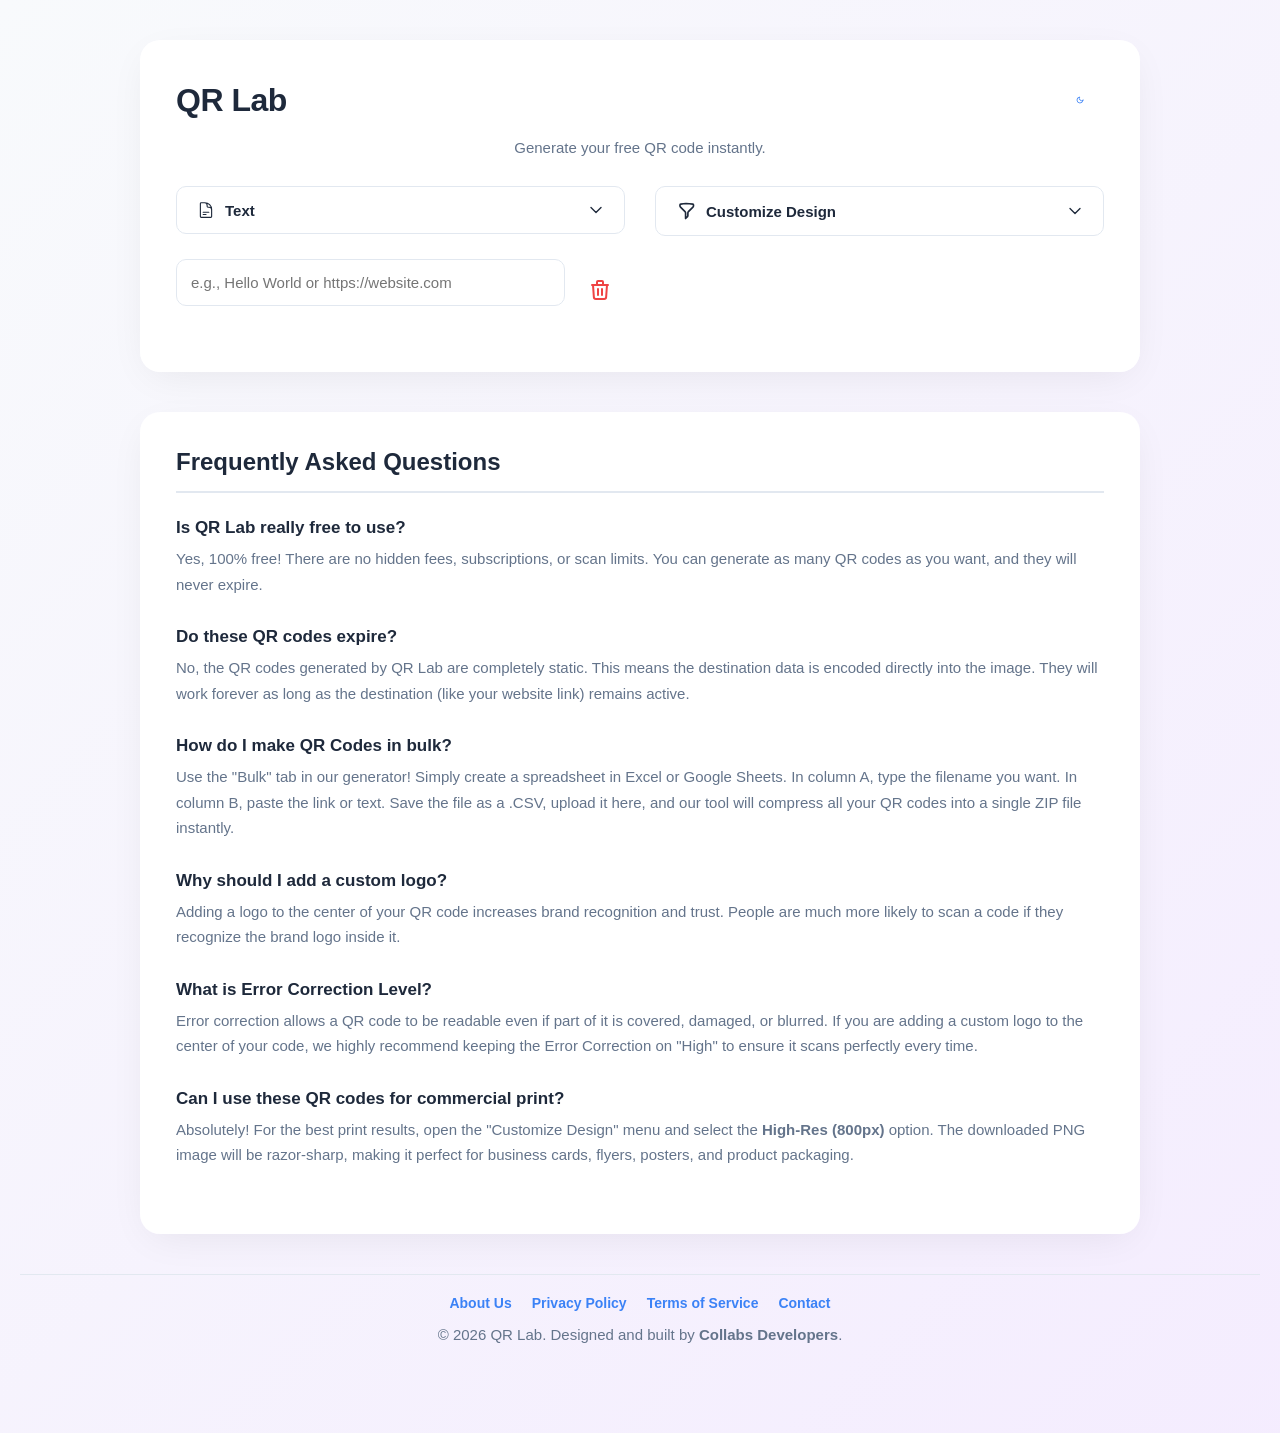
==== index.html @ 041f1987 "Complete UI overhaul: Added Legal pages, About Us, and high-res responsive QR fix" ====
<!DOCTYPE html>
<html lang="en">
<head>
    <meta charset="UTF-8">
    <meta name="viewport" content="width=device-width, initial-scale=1.0">
    <title>QR Lab | Pro Generator</title>
    <link rel="stylesheet" href="style.css">
    <link rel="manifest" href="manifest.json">
    <meta name="theme-color" content="#3498db">
    <link rel="apple-touch-icon" href="icon-192.png">
</head>
<body>

    <div class="container">
        <div class="app-header">
            <h1>QR Lab</h1>
            <button id="theme-toggle" title="Toggle Theme"></button>
        </div>
        
        <p>Generate your free QR code instantly.</p>
        
        <div class="main-grid">
            
            <div class="left-panel">
                
                <div class="custom-dropdown" id="tabDropdown">
                    <div class="dropdown-header" id="dropdownHeader">
                        <div class="header-content">
                            <svg width="18" height="18" fill="none" stroke="currentColor" stroke-width="1.5" viewBox="0 0 24 24"><path stroke-linecap="round" stroke-linejoin="round" d="M19.5 14.25v-2.625a3.375 3.375 0 00-3.375-3.375h-1.5A1.125 1.125 0 0113.5 7.125v-1.5a3.375 3.375 0 00-3.375-3.375H8.25m0 12.75h7.5m-7.5 3H12M10.5 2.25H5.625c-.621 0-1.125.504-1.125 1.125v17.25c0 .621.504 1.125 1.125 1.125h12.75c.621 0 1.125-.504 1.125-1.125V11.25a9 9 0 00-9-9z"></path></svg>
                            Text
                        </div>
                        <svg class="chevron" width="16" height="16" fill="none" stroke="currentColor" stroke-width="2" viewBox="0 0 24 24"><path stroke-linecap="round" stroke-linejoin="round" d="M19.5 8.25l-7.5 7.5-7.5-7.5"></path></svg>
                    </div>

                    <div class="dropdown-options">
                        <button class="tab-btn active" data-target="tab-link">
                            <svg width="18" height="18" fill="none" stroke="currentColor" stroke-width="1.5" viewBox="0 0 24 24"><path stroke-linecap="round" stroke-linejoin="round" d="M19.5 14.25v-2.625a3.375 3.375 0 00-3.375-3.375h-1.5A1.125 1.125 0 0113.5 7.125v-1.5a3.375 3.375 0 00-3.375-3.375H8.25m0 12.75h7.5m-7.5 3H12M10.5 2.25H5.625c-.621 0-1.125.504-1.125 1.125v17.25c0 .621.504 1.125 1.125 1.125h12.75c.621 0 1.125-.504 1.125-1.125V11.25a9 9 0 00-9-9z"></path></svg>
                            Text
                        </button>
                        <button class="tab-btn" data-target="tab-wifi">
                            <svg width="18" height="18" fill="none" stroke="currentColor" stroke-width="1.5" viewBox="0 0 24 24"><path stroke-linecap="round" stroke-linejoin="round" d="M8.111 16.404a5.5 5.5 0 017.778 0M12 20h.01m-7.08-7.071c3.904-3.905 10.236-3.905 14.141 0M2.828 9.858c5.06-5.06 13.282-5.06 18.344 0"></path></svg>
                            Wi-Fi
                        </button>
                        <button class="tab-btn" data-target="tab-vcard">
                            <svg width="18" height="18" fill="none" stroke="currentColor" stroke-width="1.5" viewBox="0 0 24 24"><path stroke-linecap="round" stroke-linejoin="round" d="M15 9h3.75M15 12h3.75M15 15h3.75M4.5 19.5h15a2.25 2.25 0 002.25-2.25V6.75A2.25 2.25 0 0019.5 4.5h-15a2.25 2.25 0 00-2.25 2.25v10.5A2.25 2.25 0 004.5 19.5zm6-10.125a1.875 1.875 0 11-3.75 0 1.875 1.875 0 013.75 0zm1.294 6.336a6.721 6.721 0 01-3.17.789 6.721 6.721 0 01-3.168-.789 3.376 3.376 0 016.338 0z"></path></svg>
                            Contact
                        </button>
                        <button class="tab-btn" data-target="tab-email">
                            <svg width="18" height="18" fill="none" stroke="currentColor" stroke-width="1.5" viewBox="0 0 24 24"><path stroke-linecap="round" stroke-linejoin="round" d="M21.75 6.75v10.5a2.25 2.25 0 01-2.25 2.25h-15a2.25 2.25 0 01-2.25-2.25V6.75m19.5 0A2.25 2.25 0 0019.5 4.5h-15a2.25 2.25 0 00-2.25 2.25m19.5 0v.243a2.25 2.25 0 01-1.07 1.916l-7.5 4.615a2.25 2.25 0 01-2.36 0L3.32 8.91a2.25 2.25 0 01-1.07-1.916V6.75"></path></svg>
                            Email
                        </button>
                        <button class="tab-btn" data-target="tab-whatsapp">
                            <svg width="18" height="18" fill="none" stroke="currentColor" stroke-width="1.5" viewBox="0 0 24 24"><path stroke-linecap="round" stroke-linejoin="round" d="M2.002 21c0 0 1.258-4.223 1.543-5.32a9.92 9.92 0 1 1 4.778 4.777c-1.098.285-5.32 1.543-5.32 1.543z"></path></svg>
                            WhatsApp
                        </button>
                        <button class="tab-btn" data-target="tab-bulk">
                            <svg width="18" height="18" fill="none" stroke="currentColor" stroke-width="1.5" viewBox="0 0 24 24"><path stroke-linecap="round" stroke-linejoin="round" d="M20.25 6.375c0 2.278-3.694 4.125-8.25 4.125S3.75 8.653 3.75 6.375m16.5 0c0-2.278-3.694-4.125-8.25-4.125S3.75 4.097 3.75 6.375m16.5 0v11.25c0 2.278-3.694 4.125-8.25 4.125s-8.25-1.847-8.25-4.125V6.375m16.5 0v3.75m-16.5-3.75v3.75m16.5 0v3.75C20.25 16.153 16.556 18 12 18s-8.25-1.847-8.25-4.125v-3.75m16.5 0c0 2.278-3.694 4.125-8.25 4.125s-8.25-1.847-8.25-4.125"></path></svg>
                            Bulk
                        </button>
                    </div>
                </div>

                <div id="tab-link" class="tab-content active">
                    <div class="input-group">
                        <input type="text" id="qr-input" placeholder="e.g., Hello World or https://website.com">
                        <button class="clear-btn" id="clear-link-btn" title="Clear Text">
                            <svg width="24" height="24" fill="none" stroke="currentColor" stroke-width="2" viewBox="0 0 24 24"><path stroke-linecap="round" stroke-linejoin="round" d="M19 7l-.867 12.142A2 2 0 0116.138 21H7.862a2 2 0 01-1.995-1.858L5 7m5 4v6m4-6v6m1-10V4a1 1 0 00-1-1h-4a1 1 0 00-1 1v3M4 7h16"></path></svg>
                        </button>
                    </div>
                </div>

                <div id="tab-wifi" class="tab-content">
                    <input type="text" id="wifi-ssid" placeholder="Network Name (SSID)">
                    <input type="text" id="wifi-pass" placeholder="Password">
                    <div class="input-group">
                        <select id="wifi-type" style="flex-grow: 1;">
                            <option value="WPA">WPA/WPA2 (Most Common)</option>
                            <option value="WEP">WEP</option>
                            <option value="nopass">No Password</option>
                        </select>
                        <button class="clear-btn" id="clear-wifi-btn" title="Clear Inputs">
                            <svg width="24" height="24" fill="none" stroke="currentColor" stroke-width="2" viewBox="0 0 24 24"><path stroke-linecap="round" stroke-linejoin="round" d="M19 7l-.867 12.142A2 2 0 0116.138 21H7.862a2 2 0 01-1.995-1.858L5 7m5 4v6m4-6v6m1-10V4a1 1 0 00-1-1h-4a1 1 0 00-1 1v3M4 7h16"></path></svg>
                        </button>
                    </div>
                    <button id="print-wifi-btn" style="background-color: #9b59b6; margin-top: 5px; display: flex; align-items: center; justify-content: center; gap: 8px; width: 100%;">
                        <svg width="20" height="20" fill="none" stroke="currentColor" stroke-width="2" viewBox="0 0 24 24"><path stroke-linecap="round" stroke-linejoin="round" d="M17 17h2a2 2 0 002-2v-4a2 2 0 00-2-2H5a2 2 0 00-2 2v4a2 2 0 002 2h2m2 4h6a2 2 0 002-2v-4a2 2 0 00-2-2H9a2 2 0 00-2 2v4a2 2 0 002 2zm8-12V5a2 2 0 00-2-2H9a2 2 0 00-2 2v4h10z"></path></svg>
                        Print Wi-Fi Poster
                    </button>
                </div>

                <div id="tab-vcard" class="tab-content">
                    <div class="input-group">
                        <input type="text" id="vc-fname" placeholder="First Name">
                        <input type="text" id="vc-lname" placeholder="Last Name">
                    </div>
                    <input type="text" id="vc-phone" placeholder="Phone Number">
                    <input type="text" id="vc-email" placeholder="Email Address">
                    <div class="input-group">
                        <input type="text" id="vc-company" placeholder="Company (Optional)">
                        <button class="clear-btn" id="clear-vcard-btn" title="Clear Inputs">
                            <svg width="24" height="24" fill="none" stroke="currentColor" stroke-width="2" viewBox="0 0 24 24"><path stroke-linecap="round" stroke-linejoin="round" d="M19 7l-.867 12.142A2 2 0 0116.138 21H7.862a2 2 0 01-1.995-1.858L5 7m5 4v6m4-6v6m1-10V4a1 1 0 00-1-1h-4a1 1 0 00-1 1v3M4 7h16"></path></svg>
                        </button>
                    </div>
                </div>

                <div id="tab-email" class="tab-content">
                    <input type="text" id="email-to" placeholder="To: (e.g., hello@example.com)">
                    <input type="text" id="email-sub" placeholder="Subject">
                    <div class="input-group">
                        <input type="text" id="email-body" placeholder="Message body...">
                        <button class="clear-btn" id="clear-email-btn" title="Clear Inputs">
                            <svg width="24" height="24" fill="none" stroke="currentColor" stroke-width="2" viewBox="0 0 24 24"><path stroke-linecap="round" stroke-linejoin="round" d="M19 7l-.867 12.142A2 2 0 0116.138 21H7.862a2 2 0 01-1.995-1.858L5 7m5 4v6m4-6v6m1-10V4a1 1 0 00-1-1h-4a1 1 0 00-1 1v3M4 7h16"></path></svg>
                        </button>
                    </div>
                </div>

                <div id="tab-whatsapp" class="tab-content">
                    <input type="text" id="wa-phone" placeholder="Phone with Country Code (e.g., 923001234567)">
                    <div class="input-group">
                        <input type="text" id="wa-msg" placeholder="Pre-filled message...">
                        <button class="clear-btn" id="clear-wa-btn" title="Clear Inputs">
                            <svg width="24" height="24" fill="none" stroke="currentColor" stroke-width="2" viewBox="0 0 24 24"><path stroke-linecap="round" stroke-linejoin="round" d="M19 7l-.867 12.142A2 2 0 0116.138 21H7.862a2 2 0 01-1.995-1.858L5 7m5 4v6m4-6v6m1-10V4a1 1 0 00-1-1h-4a1 1 0 00-1 1v3M4 7h16"></path></svg>
                        </button>
                    </div>
                </div>

                <div id="tab-bulk" class="tab-content">
                    <div style="background: var(--panel-bg); padding: 15px; border-radius: 8px; border: 1px dashed var(--border-color); margin-bottom: 15px;">
                        <p style="margin-top: 0; font-size: 14px; text-align: left;">
                            Create up to 100 QR codes at once. Upload a <b>.csv</b> spreadsheet with two columns:<br>
                            <code style="display:block; margin-top:5px; background:var(--input-bg); padding:5px; border-radius: 4px;">Filename, URL/Text</code>
                        </p>
                        <div style="display: flex; flex-direction: column; gap: 10px; align-items: center;">
                            <label for="csv-input" class="upload-btn" style="background-color: #f39c12; display: flex; align-items: center; justify-content: center; gap: 8px;">
                                <svg width="20" height="20" fill="none" stroke="currentColor" stroke-width="2" viewBox="0 0 24 24"><path stroke-linecap="round" stroke-linejoin="round" d="M9 12h6m-6 4h6m2 5H7a2 2 0 01-2-2V5a2 2 0 012-2h5.586a1 1 0 01.707.293l5.414 5.414a1 1 0 01.293.707V19a2 2 0 01-2 2z"></path></svg>
                                Upload CSV File
                            </label>
                            <input type="file" id="csv-input" accept=".csv" style="display: none;">
                            <span id="csv-file-name" style="font-size: 12px; color: var(--text-secondary);">No file chosen</span>
                            
                            <button id="bulk-generate-btn" style="background-color: #27ae60; display: none; align-items: center; justify-content: center; gap: 8px; width: 100%;">
                                <svg width="20" height="20" fill="none" stroke="currentColor" stroke-width="2" viewBox="0 0 24 24"><path stroke-linecap="round" stroke-linejoin="round" d="M5 8h14M5 8a2 2 0 110-4h14a2 2 0 110 4M5 8v10a2 2 0 002 2h10a2 2 0 002-2V8m-9 4h4"></path></svg>
                                Generate & Download ZIP
                            </button>
                        </div>
                    </div>
                </div>
            </div>

            <div class="right-panel">
                
                <div class="design-dropdown-container" id="designDropdownContainer">
                    <div class="dropdown-header" id="toggle-design-btn">
                        <div class="header-content">
                            <svg width="20" height="20" fill="none" stroke="currentColor" stroke-width="2" viewBox="0 0 24 24">
                                <path stroke-linecap="round" stroke-linejoin="round" d="M12 3c2.755 0 5.455.232 8.083.678.533.09.917.556.917 1.096v1.044a2.25 2.25 0 01-.659 1.591l-5.432 5.432a2.25 2.25 0 00-.659 1.591v2.927a2.25 2.25 0 01-1.244 2.013L11.5 21v-6.568a2.25 2.25 0 00-.659-1.591L5.409 7.409A2.25 2.25 0 014.75 5.818V4.774c0-.54.384-1.006.917-1.096A48.32 48.32 0 0112 3z"></path>
                            </svg>
                            Customize Design
                        </div>
                        <svg class="chevron" width="16" height="16" fill="none" stroke="currentColor" stroke-width="2" viewBox="0 0 24 24">
                            <path stroke-linecap="round" stroke-linejoin="round" d="M19.5 8.25l-7.5 7.5-7.5-7.5"></path>
                        </svg>
                    </div>

                    <div id="design-options" class="design-options-panel">
                        <div class="design-grid">
                            <div class="control-group">
                                <label>Shape:</label>
                                <select id="dot-style">
                                    <option value="square">Standard Squares</option>
                                    <option value="dots">Smooth Dots</option>
                                    <option value="rounded">Rounded</option>
                                    <option value="classy">Classy</option>
                                </select>
                            </div>
                            <div class="control-group">
                                <label>Size:</label>
                                <select id="size-select">
                                    <option value="200">Small (200px)</option>
                                    <option value="400" selected>Medium (400px)</option>
                                    <option value="600">Large (600px)</option>
                                    <option value="800">High-Res (800px)</option>
                                </select>
                            </div>
                            <div class="control-group">
                                <label>QR Color:</label>
                                <input type="color" id="fg-color" value="#000000">
                            </div>
                            <div class="control-group">
                                <label>Background:</label>
                                <input type="color" id="bg-color" value="#ffffff">
                            </div>
                            
                            <div class="control-group" style="grid-column: span 2;">
                                <label>Error Correction (Higher = Better for Logos):</label>
                                <select id="error-correction">
                                    <option value="L">Low (7% Damage Allowed)</option>
                                    <option value="M">Medium (15% Damage Allowed)</option>
                                    <option value="Q">Quartile (25% Damage Allowed)</option>
                                    <option value="H" selected>High (30% Damage Allowed - Best for Logos)</option>
                                </select>
                            </div>
                        </div>

                        <div class="logo-upload-area">
                            <label for="logo-input" class="upload-btn" style="display: flex; align-items: center; justify-content: center; gap: 8px;">
                                <svg width="20" height="20" fill="none" stroke="currentColor" stroke-width="2" viewBox="0 0 24 24"><path stroke-linecap="round" stroke-linejoin="round" d="M4 16v1a3 3 0 003 3h10a3 3 0 003-3v-1m-4-8l-4-4m0 0L8 8m4-4v12"></path></svg>
                                Upload Custom Logo
                            </label>
                            <input type="file" id="logo-input" accept="image/png, image/jpeg" style="display: none;">
                            <button id="remove-logo-btn" class="clear-btn" style="display: none; padding: 0 16px; width: auto;">Remove Logo</button>
                        </div>
                    </div>
                </div>
                
                <div class="qr-wrapper" id="qr-wrapper-container">
                    <div id="qr-code"></div>
                    <button id="download-btn" title="Download Image">
                        <svg width="24" height="24" fill="none" stroke="currentColor" stroke-width="2.5" viewBox="0 0 24 24"><path stroke-linecap="round" stroke-linejoin="round" d="M4 16v1a3 3 0 003 3h10a3 3 0 003-3v-1m-4-4l-4 4m0 0l-4-4m4 4V4"></path></svg>
                    </button>
                </div>

                <div id="history-section" style="display: none;">
                    <div class="history-header">
                        <h3>Recent History</h3>
                        <button id="clear-history-btn">Clear All</button>
                    </div>
                    <div id="history-list"></div>
                </div>
            </div>
        </div>
    </div>

    <div class="seo-section">
        <h2>Frequently Asked Questions</h2>
        
        <div class="faq-item">
            <h3>Is QR Lab really free to use?</h3>
            <p>Yes, 100% free! There are no hidden fees, subscriptions, or scan limits. You can generate as many QR codes as you want, and they will never expire.</p>
        </div>
        
        <div class="faq-item">
            <h3>Do these QR codes expire?</h3>
            <p>No, the QR codes generated by QR Lab are completely static. This means the destination data is encoded directly into the image. They will work forever as long as the destination (like your website link) remains active.</p>
        </div>
        
        <div class="faq-item">
            <h3>How do I make QR Codes in bulk?</h3>
            <p>Use the "Bulk" tab in our generator! Simply create a spreadsheet in Excel or Google Sheets. In column A, type the filename you want. In column B, paste the link or text. Save the file as a .CSV, upload it here, and our tool will compress all your QR codes into a single ZIP file instantly.</p>
        </div>

        <div class="faq-item">
            <h3>Why should I add a custom logo?</h3>
            <p>Adding a logo to the center of your QR code increases brand recognition and trust. People are much more likely to scan a code if they recognize the brand logo inside it.</p>
        </div>

        <div class="faq-item">
            <h3>What is Error Correction Level?</h3>
            <p>Error correction allows a QR code to be readable even if part of it is covered, damaged, or blurred. If you are adding a custom logo to the center of your code, we highly recommend keeping the Error Correction on "High" to ensure it scans perfectly every time.</p>
        </div>

        <div class="faq-item">
            <h3>Can I use these QR codes for commercial print?</h3>
            <p>Absolutely! For the best print results, open the "Customize Design" menu and select the <b>High-Res (800px)</b> option. The downloaded PNG image will be razor-sharp, making it perfect for business cards, flyers, posters, and product packaging.</p>
        </div>
    </div>

    <footer>
        <div style="margin-bottom: 15px; display: flex; justify-content: center; flex-wrap: wrap; gap: 20px;">
            <a href="about.html" style="color: var(--primary-color); text-decoration: none; font-weight: 600; font-size: 14px;">About Us</a>
            <a href="privacy.html" style="color: var(--primary-color); text-decoration: none; font-weight: 600; font-size: 14px;">Privacy Policy</a>
            <a href="terms.html" style="color: var(--primary-color); text-decoration: none; font-weight: 600; font-size: 14px;">Terms of Service</a>
            <a href="contact.html" style="color: var(--primary-color); text-decoration: none; font-weight: 600; font-size: 14px;">Contact</a>
        </div>
        <p>&copy; 2026 QR Lab. Designed and built by <b>Collabs Developers</b>.</p>
    </footer>

    <div id="toast-container"></div>

    <div id="print-area">
        <div class="print-wrapper">
            <h1>Scan to Connect</h1>
            <p class="print-instruction">Point your phone's camera at the code below to join instantly.</p>
            <img id="print-qr-img" src="" alt="Wi-Fi QR Code">
            <div class="print-details">
                <h2>Network: <span id="print-ssid-text"></span></h2>
                <h3>Password: <span id="print-pass-text"></span></h3>
            </div>
        </div>
    </div>

    <script src="https://unpkg.com/qr-code-styling@1.5.0/lib/qr-code-styling.js"></script>
    <script src="https://cdnjs.cloudflare.com/ajax/libs/jszip/3.10.1/jszip.min.js"></script>
    
    <script type="module" src="js/main.js"></script>
    
    <script>
        document.addEventListener('DOMContentLoaded', () => {
            const dropdown = document.getElementById('tabDropdown');
            const header = document.getElementById('dropdownHeader');
            const headerContent = header.querySelector('.header-content');
            const tabBtns = dropdown.querySelectorAll('.tab-btn');

            header.addEventListener('click', () => dropdown.classList.toggle('open'));

            tabBtns.forEach(btn => {
                btn.addEventListener('click', () => {
                    headerContent.innerHTML = btn.innerHTML;
                    dropdown.classList.remove('open');
                });
            });

            const designContainer = document.getElementById('designDropdownContainer');
            const toggleDesignBtn = document.getElementById('toggle-design-btn');
            const designOptions = document.getElementById('design-options');
            const designChevron = toggleDesignBtn.querySelector('.chevron');

            toggleDesignBtn.addEventListener('click', () => {
                designContainer.classList.toggle('open');
                if (designContainer.classList.contains('open')) {
                    designOptions.style.display = 'block';
                } else {
                    designOptions.style.display = 'none';
                }
            });

            document.addEventListener('click', (e) => {
                if (!dropdown.contains(e.target)) dropdown.classList.remove('open');
                if (!designContainer.contains(e.target)) {
                    designContainer.classList.remove('open');
                    designOptions.style.display = 'none';
                    if(designChevron) designChevron.style.transform = 'rotate(0deg)';
                }
            });
        });
    </script>

    <script>
        document.addEventListener('DOMContentLoaded', () => {
            const themeToggle = document.getElementById('theme-toggle');
            const body = document.body;

            const sunIcon = `<svg width="28" height="28" fill="none" stroke="#f59e0b" stroke-width="2.5" viewBox="0 0 24 24"><circle cx="12" cy="12" r="5"></circle><line x1="12" y1="1" x2="12" y2="3"></line><line x1="12" y1="21" x2="12" y2="23"></line><line x1="4.22" y1="4.22" x2="5.64" y2="5.64"></line><line x1="18.36" y1="18.36" x2="19.78" y2="19.78"></line><line x1="1" y1="12" x2="3" y2="12"></line><line x1="21" y1="12" x2="23" y2="12"></line><line x1="4.22" y1="19.78" x2="5.64" y2="18.36"></line><line x1="18.36" y1="5.64" x2="19.78" y2="4.22"></line></svg>`;
            const moonIcon = `<svg width="28" height="28" fill="none" stroke="#3b82f6" stroke-width="2.5" viewBox="0 0 24 24"><path stroke-linecap="round" stroke-linejoin="round" d="M21 12.79A9 9 0 1111.21 3 7 7 0 0021 12.79z"></path></svg>`;

            if (localStorage.getItem('theme') === 'dark') {
                body.classList.add('dark-mode');
                themeToggle.innerHTML = sunIcon;
            } else {
                body.classList.remove('dark-mode');
                themeToggle.innerHTML = moonIcon;
            }

            themeToggle.addEventListener('click', () => {
                body.classList.toggle('dark-mode');
                if (body.classList.contains('dark-mode')) {
                    localStorage.setItem('theme', 'dark');
                    themeToggle.innerHTML = sunIcon;
                } else {
                    localStorage.setItem('theme', 'light');
                    themeToggle.innerHTML = moonIcon;
                }
            });
        });
    </script>
</body>
</html>
---- style.css ----
:root {
    --bg-color: #f4f4f9;
    --container-bg: rgba(255, 255, 255, 0.95);
    --text-primary: #1e293b;
    --text-secondary: #64748b;
    --border-color: #e2e8f0;
    --input-bg: #ffffff;
    --tab-bg: #f1f5f9;
    --panel-bg: #f8fafc;
    --primary-color: #3b82f6;
    --primary-hover: #2563eb;
    --shadow-soft: 0 10px 40px -10px rgba(0,0,0,0.08);
}

body.dark-mode {
    --bg-color: #0f172a;
    --container-bg: rgba(30, 41, 59, 0.95);
    --text-primary: #f8fafc;
    --text-secondary: #94a3b8;
    --border-color: #334155;
    --input-bg: #0f172a;
    --tab-bg: #1e293b;
    --panel-bg: #0f172a;
    --shadow-soft: 0 10px 40px -10px rgba(0,0,0,0.4);
}

* {
    box-sizing: border-box;
    font-family: 'Inter', 'Segoe UI', Tahoma, Geneva, Verdana, sans-serif;
}

body {
    background: linear-gradient(-45deg, #f8fafc, #e0e7ff, #f3e8ff, #f8fafc);
    background-size: 400% 400%;
    animation: ambientBG 15s ease infinite;
    color: var(--text-primary);
    display: flex;
    flex-direction: column;
    align-items: center;
    min-height: 100vh;
    padding: 40px 20px;
    margin: 0;
    transition: color 0.3s;
}

body.dark-mode {
    background: linear-gradient(-45deg, #0f172a, #1e1b4b, #020617, #0f172a);
    background-size: 400% 400%;
    animation: ambientBG 15s ease infinite;
}

@keyframes ambientBG { 0% { background-position: 0% 50%; } 50% { background-position: 100% 50%; } 100% { background-position: 0% 50%; } }
@keyframes slideUpFade { from { opacity: 0; transform: translateY(20px); } to { opacity: 1; transform: translateY(0); } }

.container {
    background: var(--container-bg);
    padding: 35px;
    border-radius: 20px;
    box-shadow: var(--shadow-soft);
    border: 1px solid rgba(255, 255, 255, 0.1);
    backdrop-filter: blur(10px);
    text-align: center;
    max-width: 1000px; 
    width: 100%;
    transition: background-color 0.4s ease;
    animation: slideUpFade 0.6s cubic-bezier(0.16, 1, 0.3, 1) forwards;
}

.app-header { display: flex; justify-content: space-between; align-items: center; margin-bottom: 10px; }
h1 { color: var(--text-primary); margin: 0; font-weight: 800; letter-spacing: -0.5px; }

#theme-toggle { 
    background: transparent; 
    color: var(--text-primary); 
    width: 48px;
    height: 48px;
    display: flex;
    justify-content: center;
    align-items: center;
    border: none; 
    cursor: pointer; 
    transition: transform 0.2s cubic-bezier(0.4, 0, 0.2, 1);
}
#theme-toggle:hover { transform: scale(1.15) rotate(5deg); }
#theme-toggle:active { transform: scale(0.95); }

p { color: var(--text-secondary); margin-bottom: 30px; font-size: 15px; }

.main-grid { display: grid; grid-template-columns: 1fr; gap: 30px; text-align: left; }
@media (min-width: 768px) { .main-grid { grid-template-columns: 1fr 1fr; } }

.custom-dropdown { position: relative; margin-bottom: 25px; width: 100%; }
.dropdown-header { background-color: var(--input-bg); border: 1.5px solid var(--border-color); color: var(--text-primary); padding: 14px 20px; border-radius: 10px; font-size: 15px; font-weight: 600; cursor: pointer; display: flex; justify-content: space-between; align-items: center; transition: all 0.2s ease; }
.dropdown-header:hover { border-color: var(--primary-color); box-shadow: 0 4px 12px rgba(59, 130, 246, 0.1); }
.dropdown-header .header-content { display: flex; align-items: center; gap: 10px; }
.dropdown-header .chevron { transition: transform 0.3s cubic-bezier(0.4, 0, 0.2, 1); }
.custom-dropdown.open .dropdown-header .chevron { transform: rotate(180deg); }
.custom-dropdown.open .dropdown-header { border-color: var(--primary-color); box-shadow: 0 0 0 4px rgba(59, 130, 246, 0.15); }

.dropdown-options { position: absolute; top: calc(100% + 8px); left: 0; width: 100%; background-color: var(--container-bg); border: 1.5px solid var(--border-color); border-radius: 12px; box-shadow: 0 15px 35px rgba(0,0,0,0.15); z-index: 100; overflow: hidden; display: flex; flex-direction: column; opacity: 0; transform: translateY(-10px) scale(0.98); pointer-events: none; transition: all 0.2s cubic-bezier(0.16, 1, 0.3, 1); backdrop-filter: blur(10px); }
.custom-dropdown.open .dropdown-options { opacity: 1; transform: translateY(0) scale(1); pointer-events: auto; }

.tab-btn { background: transparent; color: var(--text-secondary); padding: 14px 20px; border-radius: 0; font-size: 14px; font-weight: 600; transition: all 0.2s ease; border: none; border-bottom: 1px solid var(--border-color); cursor: pointer; display: flex; align-items: center; justify-content: flex-start; gap: 12px; width: 100%; }
.tab-btn:last-child { border-bottom: none; }
.tab-btn:hover { background-color: var(--tab-bg); color: var(--text-primary); }
.tab-btn.active { background-color: var(--primary-color); color: white; }
.tab-btn[data-target="tab-bulk"] { color: #d97706; }
.tab-btn[data-target="tab-bulk"].active { color: white; }

.tab-content { display: none; }
.tab-content.active { display: block; animation: slideUpFade 0.4s cubic-bezier(0.16, 1, 0.3, 1) forwards; }

.input-group { display: flex; gap: 10px; margin-bottom: 15px; }
input[type="text"], select { background-color: var(--input-bg); color: var(--text-primary); border: 1.5px solid var(--border-color); width: 100%; padding: 14px; border-radius: 10px; font-size: 15px; outline: none; transition: all 0.2s ease; }
input[type="text"] { margin-bottom: 15px; }
input[type="text"]:focus, select:focus { border-color: var(--primary-color); box-shadow: 0 0 0 4px rgba(59, 130, 246, 0.15); }

.design-dropdown-container { margin-bottom: 25px; width: 100%; position: relative; }
.design-dropdown-container.open .dropdown-header { border-color: var(--primary-color); box-shadow: 0 0 0 4px rgba(59, 130, 246, 0.15); }
.design-dropdown-container.open .dropdown-header .chevron { transform: rotate(180deg); }
.design-options-panel { background: var(--container-bg); border: 1.5px solid var(--border-color); border-radius: 12px; padding: 20px; margin-top: 8px; display: none; box-shadow: 0 10px 25px rgba(0,0,0,0.05); animation: slideUpFade 0.3s ease forwards; position: absolute; z-index: 50; width: 100%; }
.design-grid { display: grid; grid-template-columns: 1fr 1fr; gap: 15px; margin-bottom: 15px; }
.control-group { display: flex; flex-direction: column; align-items: flex-start; gap: 6px; }
.control-group label { font-size: 13px; font-weight: 600; color: var(--text-secondary); }
select { padding: 10px; }
input[type="color"] { border: none; width: 100%; height: 38px; padding: 0; border-radius: 8px; cursor: pointer; background: none; }
input[type="color"]::-webkit-color-swatch-wrapper { padding: 0; }
input[type="color"]::-webkit-color-swatch { border: 1.5px solid var(--border-color); border-radius: 8px; }

.logo-upload-area { display: flex; gap: 10px; justify-content: center; margin-top: 20px; }

button { background-color: var(--primary-color); color: white; border: none; padding: 14px 20px; font-size: 15px; font-weight: 600; border-radius: 10px; cursor: pointer; width: 100%; transition: all 0.2s cubic-bezier(0.4, 0, 0.2, 1); }
button:hover { background-color: var(--primary-hover); transform: translateY(-2px); box-shadow: 0 6px 15px rgba(59, 130, 246, 0.3); }
button:active { transform: translateY(0) scale(0.98); box-shadow: none; }

.upload-btn { background-color: #8b5cf6; color: white; padding: 12px 15px; border-radius: 10px; font-size: 14px; font-weight: 600; cursor: pointer; transition: all 0.2s cubic-bezier(0.4, 0, 0.2, 1); width: 100%; text-align: center; }
.upload-btn:hover { background-color: #7c3aed; transform: translateY(-2px); box-shadow: 0 6px 15px rgba(139, 92, 246, 0.3); }
.upload-btn:active { transform: translateY(0) scale(0.98); }

.clear-btn { background: transparent; color: #ef4444; width: 50px; flex-shrink: 0; display: flex; align-items: center; justify-content: center; padding: 0; border: none; transition: all 0.2s cubic-bezier(0.4, 0, 0.2, 1); }
.clear-btn:hover { background: transparent; color: #dc2626; transform: scale(1.15); box-shadow: none; }

/* ---------------------------------------------------- */
/* THE FIX: BULLETPROOF RESPONSIVE QR CANVAS */
/* ---------------------------------------------------- */
.qr-wrapper { 
    position: relative; 
    width: fit-content; 
    max-width: 100%; /* Prevents wrapper from overflowing right panel */
    margin: 25px auto 0 auto; 
    border-radius: 16px;
    display: none; 
    animation: slideUpFade 0.5s ease-out forwards; 
}

#qr-code { 
    margin-top: 0; 
    display: flex; 
    justify-content: center; 
    background: white; 
    padding: 20px; 
    border-radius: 16px; 
    border: 1px solid var(--border-color); 
    box-shadow: 0 4px 6px -1px rgba(0, 0, 0, 0.05); 
    max-width: 100%; 
}

#qr-code canvas { 
    width: 100% !important; /* Forces scale down */
    max-width: 280px !important; /* Creates a beautiful, consistent UI size */
    height: auto !important; /* Maintains square aspect ratio */
    aspect-ratio: 1 / 1;
    border-radius: 8px; 
} 

#download-btn { 
    position: absolute !important; 
    top: 50% !important; 
    left: 50% !important; 
    transform: translate(-50%, -50%) scale(0.5) !important; 
    opacity: 0 !important; 
    visibility: hidden !important; 
    
    background: rgba(15, 23, 42, 0.75) !important;
    backdrop-filter: blur(8px) !important;
    -webkit-backdrop-filter: blur(8px) !important;
    color: white !important; 
    border: 1px solid rgba(255, 255, 255, 0.2) !important; 
    
    width: 65px !important; 
    height: 65px !important; 
    border-radius: 50% !important; 
    padding: 16px !important; 
    display: flex !important; 
    align-items: center !important; 
    justify-content: center !important; 
    
    transition: all 0.3s cubic-bezier(0.34, 1.56, 0.64, 1) !important; 
    z-index: 100 !important; 
    cursor: pointer !important; 
    box-shadow: 0 10px 25px rgba(0,0,0,0.3) !important;
}

#download-btn svg { width: 100%; height: 100%; }

.qr-wrapper:hover #download-btn {
    opacity: 1 !important;
    visibility: visible !important;
    transform: translate(-50%, -50%) scale(1) !important;
}

#download-btn:hover { 
    background: rgba(59, 130, 246, 0.95) !important; 
    color: white !important;
    transform: translate(-50%, -50%) scale(1.15) !important; 
    box-shadow: 0 15px 35px rgba(59, 130, 246, 0.4) !important; 
}

.seo-section { max-width: 1000px; width: 100%; margin-top: 40px; background: var(--container-bg); padding: 35px; border-radius: 20px; box-shadow: var(--shadow-soft); text-align: left; transition: background-color 0.4s ease; border: 1px solid rgba(255, 255, 255, 0.1); }
.seo-section h2 { margin-top: 0; border-bottom: 2px solid var(--border-color); padding-bottom: 15px; margin-bottom: 25px; font-weight: 800; }
.faq-item { margin-bottom: 25px; }
.faq-item h3 { font-size: 17px; margin-bottom: 8px; color: var(--text-primary); font-weight: 700; }
.faq-item p { color: var(--text-secondary); margin-top: 0; font-size: 15px; line-height: 1.7; }
footer { margin-top: 40px; padding: 20px; text-align: center; width: 100%; color: var(--text-secondary); font-size: 14px; border-top: 1px solid var(--border-color); transition: color 0.3s, border-color 0.3s; }

#toast-container { position: fixed; bottom: 30px; left: 50%; transform: translateX(-50%); display: flex; flex-direction: column; gap: 10px; z-index: 1000; pointer-events: none; }
.toast { background-color: #1e293b; color: white; padding: 14px 28px; border-radius: 50px; font-size: 14px; font-weight: 600; box-shadow: 0 10px 25px rgba(0,0,0,0.2); opacity: 0; transform: translateY(50px); transition: opacity 0.4s ease, transform 0.4s cubic-bezier(0.34, 1.56, 0.64, 1); }
.toast.show { opacity: 1; transform: translateY(0); }
.toast.success { background-color: #10b981; }
.toast.error { background-color: #ef4444; }
.toast.info { background-color: var(--primary-color); }
#history-section { margin-top: 30px; padding-top: 25px; border-top: 1px solid var(--border-color); text-align: left; }
.history-header { display: flex; justify-content: space-between; align-items: center; margin-bottom: 20px; }
.history-header h3 { margin: 0; font-size: 16px; color: var(--text-primary); font-weight: 700; }
#clear-history-btn { background: transparent; color: #ef4444; border: none; font-size: 13px; font-weight: bold; cursor: pointer; width: auto; padding: 0; box-shadow: none; }
#clear-history-btn:hover { background: transparent; color: #dc2626; transform: none; text-decoration: underline; }
#history-list { display: flex; flex-direction: column; gap: 12px; }
.history-item { background: var(--panel-bg); padding: 14px; border-radius: 12px; border: 1px solid var(--border-color); cursor: pointer; transition: all 0.2s cubic-bezier(0.4, 0, 0.2, 1); display: flex; justify-content: space-between; align-items: center; }
.history-item:hover { transform: translateY(-2px); box-shadow: 0 6px 15px rgba(0,0,0,0.05); border-color: var(--primary-color); }
.history-info { display: flex; flex-direction: column; overflow: hidden; gap: 4px; }
.history-title { font-size: 14px; font-weight: 700; color: var(--text-primary); white-space: nowrap; text-overflow: ellipsis; overflow: hidden; }
.history-meta { font-size: 12px; color: var(--text-secondary); }
.history-tag { font-size: 10px; background: var(--primary-color); color: white; padding: 3px 8px; border-radius: 6px; text-transform: uppercase; font-weight: 700; letter-spacing: 0.5px; }

#print-area { display: none; }

@media print {
    @page { size: A4 portrait; margin: 0; }
    body { background-color: white !important; margin: 0; padding: 0; display: block; animation: none; }
    .container, .seo-section, footer, #toast-container { display: none !important; }
    #print-area { display: flex !important; flex-direction: column; align-items: center; justify-content: center; width: 100vw; height: 100vh; font-family: 'Inter', sans-serif; background: white; padding: 40px; box-sizing: border-box; }
    .print-wrapper { border: 4px solid #1e293b; border-radius: 24px; padding: 50px; width: 100%; max-width: 750px; height: 90vh; display: flex; flex-direction: column; align-items: center; justify-content: center; text-align: center; }
    .print-wrapper h1 { font-size: 56px; color: #000; margin-bottom: 15px; font-weight: 900; letter-spacing: -1.5px; }
    .print-instruction { font-size: 22px; color: #475569; margin-bottom: 50px; font-weight: 500; }
    #print-qr-img { width: 380px; height: auto; margin-bottom: 50px; border-radius: 12px; }
    .print-details { width: 100%; border-top: 3px dashed #cbd5e1; padding-top: 40px; display: flex; flex-direction: column; gap: 15px; }
    .print-details h2 { font-size: 34px; color: #000; margin: 0; font-weight: 800; }
    .print-details h3 { font-size: 26px; color: #334155; margin: 0; font-weight: 600; }
}
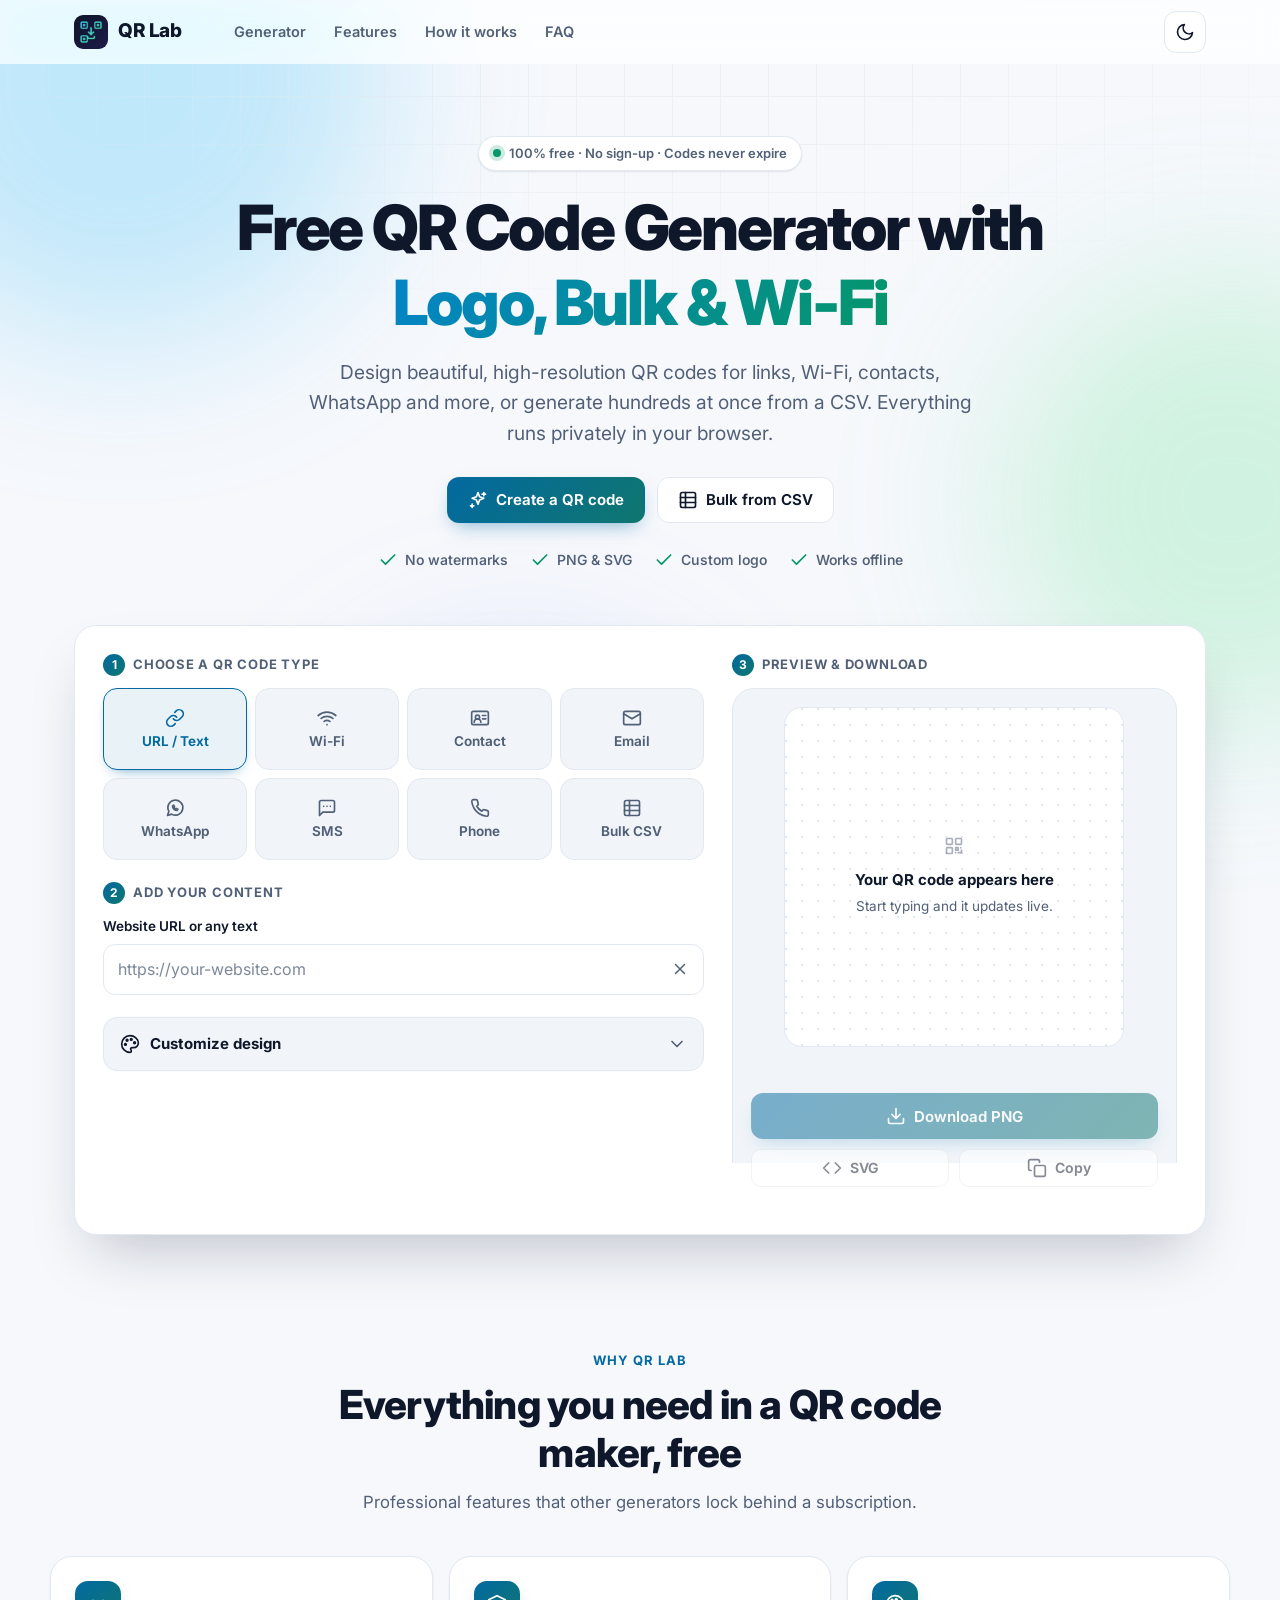
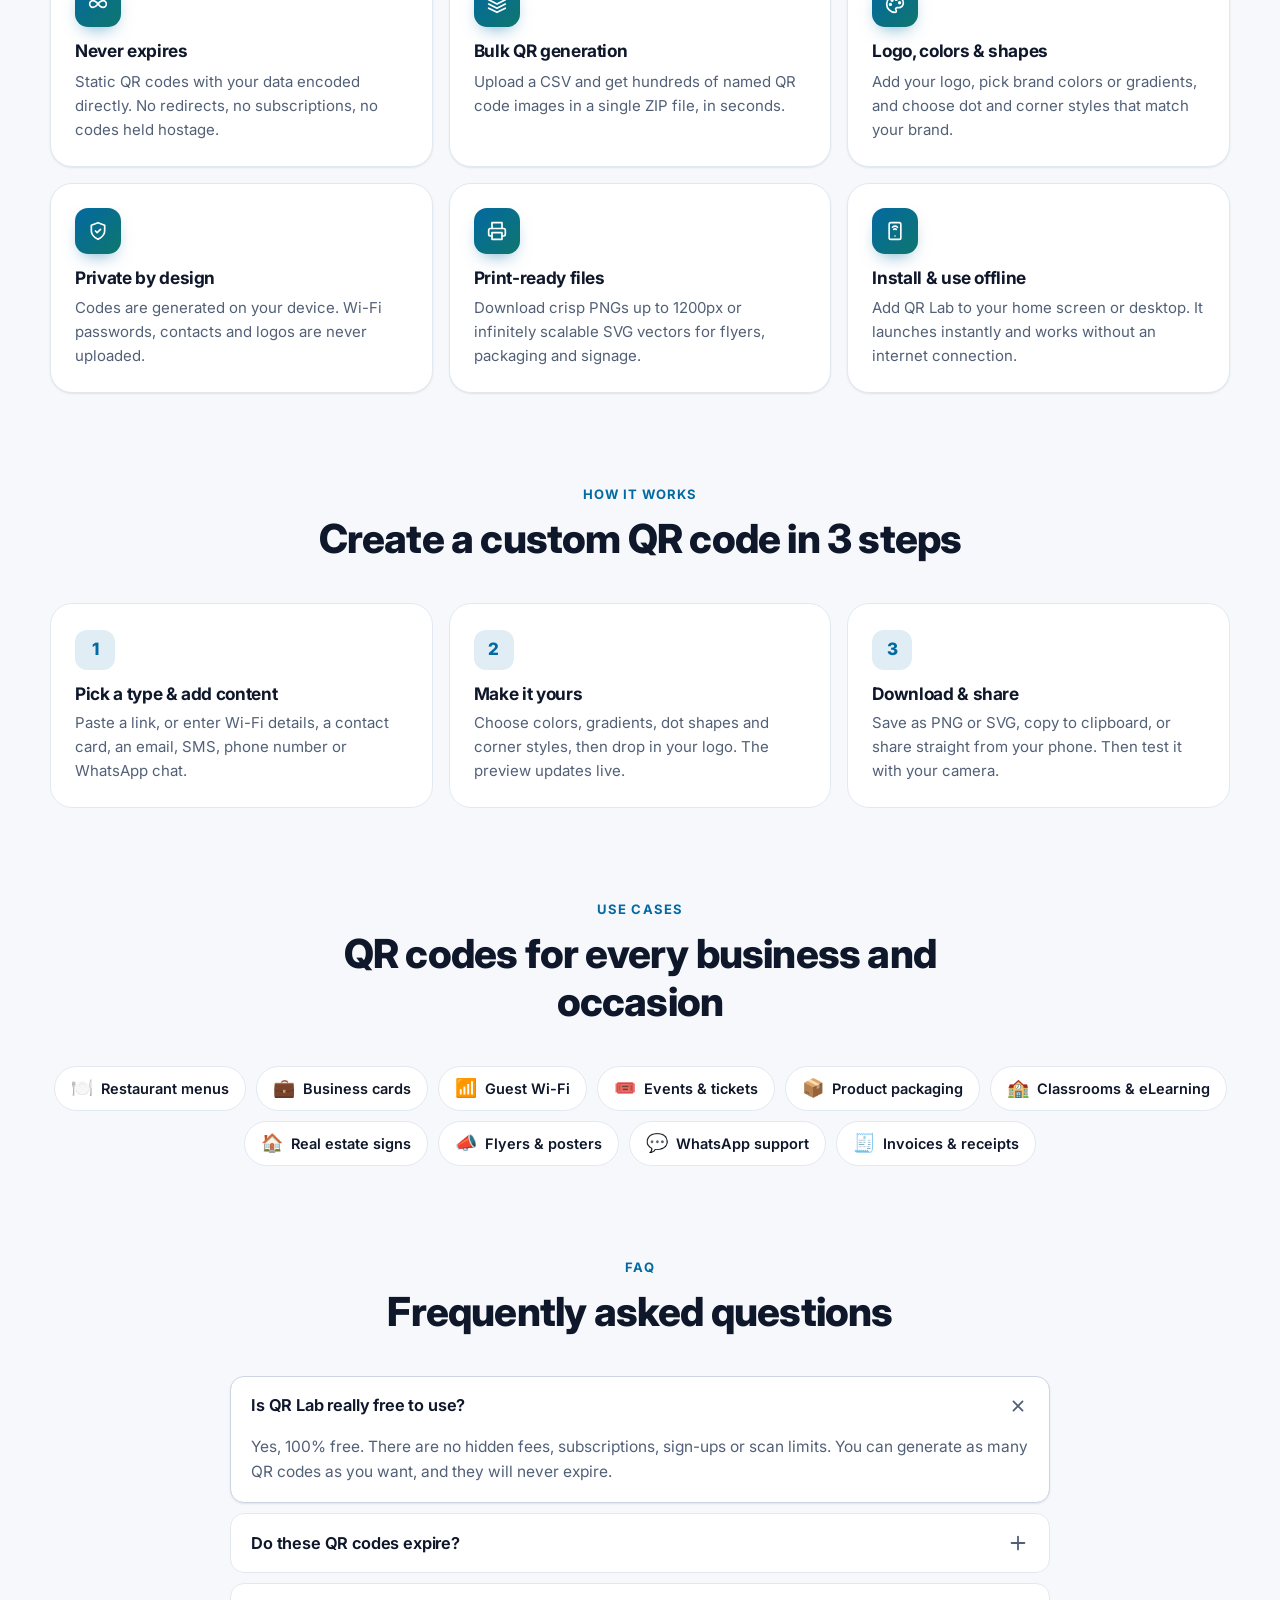
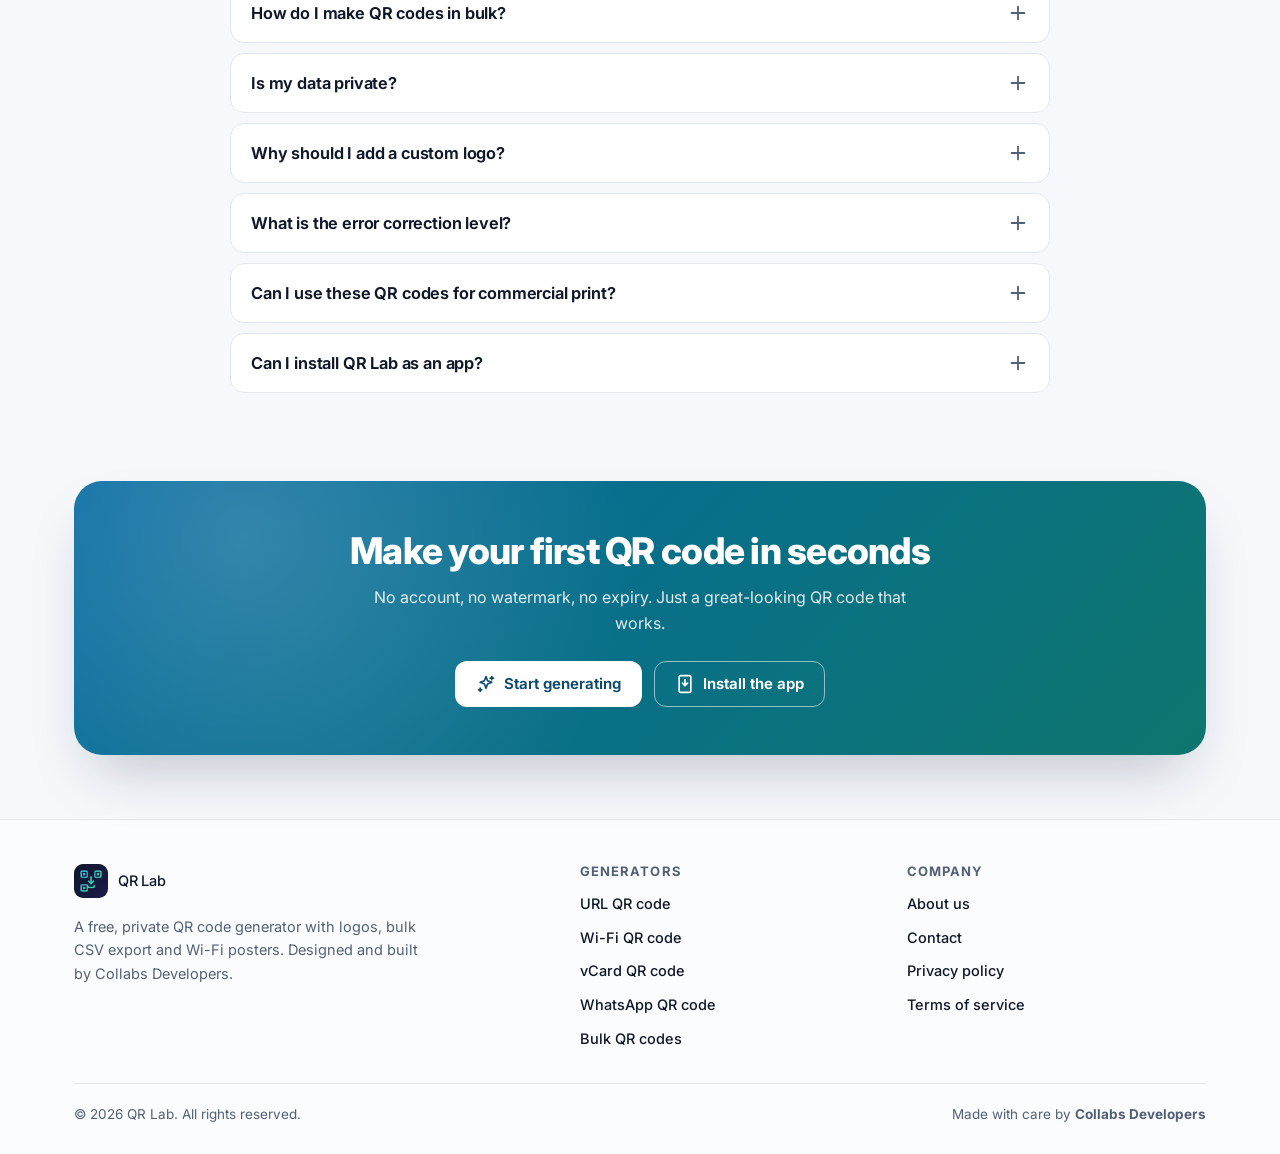
==== commit 8b35c758: "Redesign UI, make QR Lab an installable PWA, and improve SEO UI - New design system with light/dark " ====
--- a/index.html
+++ b/index.html
@@ -1,367 +1,586 @@
 <!DOCTYPE html>
-<html lang="en">
+<html lang="en" class="no-js">
 <head>
     <meta charset="UTF-8">
-    <meta name="viewport" content="width=device-width, initial-scale=1.0">
-    <title>QR Lab | Pro Generator</title>
-    <link rel="stylesheet" href="style.css">
-    <link rel="manifest" href="manifest.json">
-    <meta name="theme-color" content="#3498db">
-    <link rel="apple-touch-icon" href="icon-192.png">
+    <meta name="viewport" content="width=device-width, initial-scale=1, viewport-fit=cover">
+    <script>
+        // Apply saved/system theme before first paint (prevents a light flash in dark mode)
+        (function () {
+            var d = document.documentElement, t = null;
+            try { t = localStorage.getItem('theme'); } catch (e) {}
+            if (!t) t = window.matchMedia && matchMedia('(prefers-color-scheme: dark)').matches ? 'dark' : 'light';
+            d.setAttribute('data-theme', t);
+            d.classList.remove('no-js');
+        })();
+    </script>
+
+    <title>Free QR Code Generator with Logo, Bulk &amp; Wi-Fi | QR Lab</title>
+    <meta name="description" content="Create free custom QR codes with your logo and colors, or generate hundreds at once from a CSV. Wi-Fi, vCard, WhatsApp, email, SMS. No sign-up, never expires.">
+    <meta name="keywords" content="QR code generator, free QR code generator, QR code with logo, bulk QR code generator, Wi-Fi QR code, vCard QR code, WhatsApp QR code, SVG QR code, QR Lab, Collabs Developers">
+    <meta name="author" content="Collabs Developers">
+    <meta name="robots" content="index, follow, max-image-preview:large, max-snippet:-1">
+    <link rel="canonical" href="https://www.qrlab.eu.org/">
+
+    <!-- Open Graph / social previews -->
+    <meta property="og:type" content="website">
+    <meta property="og:site_name" content="QR Lab">
+    <meta property="og:locale" content="en_US">
+    <meta property="og:url" content="https://www.qrlab.eu.org/">
+    <meta property="og:title" content="QR Lab — Free QR Code Generator with Logo &amp; Bulk CSV">
+    <meta property="og:description" content="Custom, high-res QR codes for links, Wi-Fi, contacts and WhatsApp. Bulk generate from CSV. 100% free, private and never expires.">
+    <meta property="og:image" content="https://www.qrlab.eu.org/icons/og-image.png">
+    <meta property="og:image:width" content="1200">
+    <meta property="og:image:height" content="630">
+    <meta property="og:image:alt" content="QR Lab — free QR code generator with logos, bulk CSV, Wi-Fi and vCard">
+    <meta name="twitter:card" content="summary_large_image">
+    <meta name="twitter:title" content="QR Lab — Free QR Code Generator with Logo &amp; Bulk CSV">
+    <meta name="twitter:description" content="Custom, high-res QR codes. Bulk generate from CSV. 100% free, private and never expires.">
+    <meta name="twitter:image" content="https://www.qrlab.eu.org/icons/og-image.png">
+
+    <!-- PWA -->
+    <link rel="manifest" href="/manifest.json">
+    <meta name="theme-color" content="#f6f8fc" media="(prefers-color-scheme: light)">
+    <meta name="theme-color" content="#0b1120" media="(prefers-color-scheme: dark)">
+    <meta name="application-name" content="QR Lab">
+    <meta name="apple-mobile-web-app-capable" content="yes">
+    <meta name="mobile-web-app-capable" content="yes">
+    <meta name="apple-mobile-web-app-title" content="QR Lab">
+    <meta name="apple-mobile-web-app-status-bar-style" content="black-translucent">
+    <link rel="icon" href="/favicon.ico" sizes="48x48">
+    <link rel="icon" href="/favicon.svg" type="image/svg+xml">
+    <link rel="apple-touch-icon" href="/icons/apple-touch-icon.png">
+
+    <!-- Performance -->
+    <link rel="preconnect" href="https://fonts.googleapis.com">
+    <link rel="preconnect" href="https://fonts.gstatic.com" crossorigin>
+    <link rel="preconnect" href="https://unpkg.com" crossorigin>
+    <link rel="preload" href="https://unpkg.com/qr-code-styling@1.5.0/lib/qr-code-styling.js" as="script" crossorigin>
+    <link rel="stylesheet" href="https://fonts.googleapis.com/css2?family=Inter:wght@400..800&display=swap">
+    <link rel="stylesheet" href="/style.css">
+
+    <script type="application/ld+json">
+    {
+      "@context": "https://schema.org",
+      "@graph": [
+        {
+          "@type": "WebSite",
+          "@id": "https://www.qrlab.eu.org/#website",
+          "name": "QR Lab",
+          "alternateName": ["QR Lab by Collabs Developers", "QRLab"],
+          "url": "https://www.qrlab.eu.org/",
+          "inLanguage": "en",
+          "publisher": { "@id": "https://www.qrlab.eu.org/#org" }
+        },
+        {
+          "@type": "Organization",
+          "@id": "https://www.qrlab.eu.org/#org",
+          "name": "Collabs Developers",
+          "url": "https://www.qrlab.eu.org/",
+          "logo": { "@type": "ImageObject", "url": "https://www.qrlab.eu.org/icons/icon-512.png", "width": 512, "height": 512 }
+        },
+        {
+          "@type": "WebApplication",
+          "@id": "https://www.qrlab.eu.org/#app",
+          "name": "QR Lab — Free QR Code Generator",
+          "url": "https://www.qrlab.eu.org/",
+          "description": "Free online QR code generator with custom logos, colors and shapes, bulk CSV generation, and Wi-Fi, vCard, email, SMS, phone and WhatsApp QR codes. Runs entirely in your browser.",
+          "applicationCategory": "UtilitiesApplication",
+          "operatingSystem": "Any (web browser)",
+          "browserRequirements": "Requires JavaScript",
+          "isAccessibleForFree": true,
+          "image": "https://www.qrlab.eu.org/icons/og-image.png",
+          "offers": { "@type": "Offer", "price": "0", "priceCurrency": "USD" },
+          "featureList": [
+            "Custom logo in QR code",
+            "Custom colors, gradients and dot shapes",
+            "Bulk QR code generation from CSV to ZIP",
+            "Wi-Fi, vCard, email, SMS, phone and WhatsApp QR codes",
+            "PNG and SVG download up to 800px",
+            "Printable Wi-Fi poster",
+            "Works offline as an installable app"
+          ],
+          "publisher": { "@id": "https://www.qrlab.eu.org/#org" }
+        },
+        {
+          "@type": "FAQPage",
+          "mainEntity": [
+            { "@type": "Question", "name": "Is QR Lab really free to use?", "acceptedAnswer": { "@type": "Answer", "text": "Yes, 100% free. There are no hidden fees, subscriptions, sign-ups or scan limits. You can generate as many QR codes as you want, and they will never expire." } },
+            { "@type": "Question", "name": "Do these QR codes expire?", "acceptedAnswer": { "@type": "Answer", "text": "No. QR codes made with QR Lab are static: the content is encoded directly into the image. They keep working forever, as long as the destination (like your website link) stays online." } },
+            { "@type": "Question", "name": "How do I make QR codes in bulk?", "acceptedAnswer": { "@type": "Answer", "text": "Open the Bulk CSV tab. Create a spreadsheet in Excel or Google Sheets with the file name in column A and the link or text in column B, save it as .csv, and upload it. QR Lab generates every code with your chosen design and downloads them together as a single ZIP file." } },
+            { "@type": "Question", "name": "Is my data private?", "acceptedAnswer": { "@type": "Answer", "text": "Yes. Every QR code is generated locally in your browser. Your links, Wi-Fi passwords, contact details and logos are never uploaded to any server." } },
+            { "@type": "Question", "name": "Why should I add a custom logo?", "acceptedAnswer": { "@type": "Answer", "text": "A logo in the center of your QR code increases brand recognition and trust, and people are more likely to scan a code when they recognize the brand. QR Lab automatically switches error correction to High when you add a logo so the code still scans reliably." } },
+            { "@type": "Question", "name": "What is the error correction level?", "acceptedAnswer": { "@type": "Answer", "text": "Error correction lets a QR code be read even when part of it is covered, damaged or blurred. If you add a logo, keep error correction on High (30%) so the code scans every time." } },
+            { "@type": "Question", "name": "Can I use these QR codes for commercial print?", "acceptedAnswer": { "@type": "Answer", "text": "Absolutely. Choose the High-Res (800px) size for a sharp PNG, or download the SVG vector file, which scales to any size without losing quality. Both are ideal for business cards, flyers, posters and packaging." } },
+            { "@type": "Question", "name": "Can I install QR Lab as an app?", "acceptedAnswer": { "@type": "Answer", "text": "Yes. QR Lab is a Progressive Web App. Use the Install button, or Add to Home Screen on your phone, and it opens like a native app and keeps working offline." } }
+          ]
+        }
+      ]
+    }
+    </script>
+
+    <script defer src="/_vercel/insights/script.js"></script>
+    <script defer src="/_vercel/speed-insights/script.js"></script>
 </head>
 <body>
-
-    <div class="container">
-        <div class="app-header">
-            <h1>QR Lab</h1>
-            <button id="theme-toggle" title="Toggle Theme"></button>
+    <a class="skip-link" href="#generator">Skip to generator</a>
+    <div class="bg-orbs" aria-hidden="true"><span></span><span></span><span></span></div>
+    <div class="bg-grid" aria-hidden="true"></div>
+
+    <header class="site-header" id="site-header">
+        <div class="wrap">
+            <a class="brand" href="/" aria-label="QR Lab home">
+                <img src="/icons/icon-192.png" alt="" width="34" height="34">
+                QR Lab
+            </a>
+            <nav class="nav-links" aria-label="Primary">
+                <a href="#generator">Generator</a>
+                <a href="#features">Features</a>
+                <a href="#how-it-works">How it works</a>
+                <a href="#faq">FAQ</a>
+            </nav>
+            <div class="header-actions">
+                <button class="btn btn-ghost btn-sm" id="install-btn" data-install hidden>
+                    <svg class="i"><use href="/icons/sprite.svg#i-install"/></svg>Install app
+                </button>
+                <button class="icon-btn theme-toggle" id="theme-toggle" type="button" aria-label="Toggle dark mode">
+                    <svg class="i icon-moon"><use href="/icons/sprite.svg#i-moon"/></svg>
+                    <svg class="i icon-sun"><use href="/icons/sprite.svg#i-sun"/></svg>
+                </button>
+            </div>
         </div>
-        
-        <p>Generate your free QR code instantly.</p>
-        
-        <div class="main-grid">
-            
-            <div class="left-panel">
-                
-                <div class="custom-dropdown" id="tabDropdown">
-                    <div class="dropdown-header" id="dropdownHeader">
-                        <div class="header-content">
-                            <svg width="18" height="18" fill="none" stroke="currentColor" stroke-width="1.5" viewBox="0 0 24 24"><path stroke-linecap="round" stroke-linejoin="round" d="M19.5 14.25v-2.625a3.375 3.375 0 00-3.375-3.375h-1.5A1.125 1.125 0 0113.5 7.125v-1.5a3.375 3.375 0 00-3.375-3.375H8.25m0 12.75h7.5m-7.5 3H12M10.5 2.25H5.625c-.621 0-1.125.504-1.125 1.125v17.25c0 .621.504 1.125 1.125 1.125h12.75c.621 0 1.125-.504 1.125-1.125V11.25a9 9 0 00-9-9z"></path></svg>
-                            Text
-                        </div>
-                        <svg class="chevron" width="16" height="16" fill="none" stroke="currentColor" stroke-width="2" viewBox="0 0 24 24"><path stroke-linecap="round" stroke-linejoin="round" d="M19.5 8.25l-7.5 7.5-7.5-7.5"></path></svg>
-                    </div>
-
-                    <div class="dropdown-options">
-                        <button class="tab-btn active" data-target="tab-link">
-                            <svg width="18" height="18" fill="none" stroke="currentColor" stroke-width="1.5" viewBox="0 0 24 24"><path stroke-linecap="round" stroke-linejoin="round" d="M19.5 14.25v-2.625a3.375 3.375 0 00-3.375-3.375h-1.5A1.125 1.125 0 0113.5 7.125v-1.5a3.375 3.375 0 00-3.375-3.375H8.25m0 12.75h7.5m-7.5 3H12M10.5 2.25H5.625c-.621 0-1.125.504-1.125 1.125v17.25c0 .621.504 1.125 1.125 1.125h12.75c.621 0 1.125-.504 1.125-1.125V11.25a9 9 0 00-9-9z"></path></svg>
-                            Text
-                        </button>
-                        <button class="tab-btn" data-target="tab-wifi">
-                            <svg width="18" height="18" fill="none" stroke="currentColor" stroke-width="1.5" viewBox="0 0 24 24"><path stroke-linecap="round" stroke-linejoin="round" d="M8.111 16.404a5.5 5.5 0 017.778 0M12 20h.01m-7.08-7.071c3.904-3.905 10.236-3.905 14.141 0M2.828 9.858c5.06-5.06 13.282-5.06 18.344 0"></path></svg>
-                            Wi-Fi
-                        </button>
-                        <button class="tab-btn" data-target="tab-vcard">
-                            <svg width="18" height="18" fill="none" stroke="currentColor" stroke-width="1.5" viewBox="0 0 24 24"><path stroke-linecap="round" stroke-linejoin="round" d="M15 9h3.75M15 12h3.75M15 15h3.75M4.5 19.5h15a2.25 2.25 0 002.25-2.25V6.75A2.25 2.25 0 0019.5 4.5h-15a2.25 2.25 0 00-2.25 2.25v10.5A2.25 2.25 0 004.5 19.5zm6-10.125a1.875 1.875 0 11-3.75 0 1.875 1.875 0 013.75 0zm1.294 6.336a6.721 6.721 0 01-3.17.789 6.721 6.721 0 01-3.168-.789 3.376 3.376 0 016.338 0z"></path></svg>
-                            Contact
-                        </button>
-                        <button class="tab-btn" data-target="tab-email">
-                            <svg width="18" height="18" fill="none" stroke="currentColor" stroke-width="1.5" viewBox="0 0 24 24"><path stroke-linecap="round" stroke-linejoin="round" d="M21.75 6.75v10.5a2.25 2.25 0 01-2.25 2.25h-15a2.25 2.25 0 01-2.25-2.25V6.75m19.5 0A2.25 2.25 0 0019.5 4.5h-15a2.25 2.25 0 00-2.25 2.25m19.5 0v.243a2.25 2.25 0 01-1.07 1.916l-7.5 4.615a2.25 2.25 0 01-2.36 0L3.32 8.91a2.25 2.25 0 01-1.07-1.916V6.75"></path></svg>
-                            Email
-                        </button>
-                        <button class="tab-btn" data-target="tab-whatsapp">
-                            <svg width="18" height="18" fill="none" stroke="currentColor" stroke-width="1.5" viewBox="0 0 24 24"><path stroke-linecap="round" stroke-linejoin="round" d="M2.002 21c0 0 1.258-4.223 1.543-5.32a9.92 9.92 0 1 1 4.778 4.777c-1.098.285-5.32 1.543-5.32 1.543z"></path></svg>
-                            WhatsApp
-                        </button>
-                        <button class="tab-btn" data-target="tab-bulk">
-                            <svg width="18" height="18" fill="none" stroke="currentColor" stroke-width="1.5" viewBox="0 0 24 24"><path stroke-linecap="round" stroke-linejoin="round" d="M20.25 6.375c0 2.278-3.694 4.125-8.25 4.125S3.75 8.653 3.75 6.375m16.5 0c0-2.278-3.694-4.125-8.25-4.125S3.75 4.097 3.75 6.375m16.5 0v11.25c0 2.278-3.694 4.125-8.25 4.125s-8.25-1.847-8.25-4.125V6.375m16.5 0v3.75m-16.5-3.75v3.75m16.5 0v3.75C20.25 16.153 16.556 18 12 18s-8.25-1.847-8.25-4.125v-3.75m16.5 0c0 2.278-3.694 4.125-8.25 4.125s-8.25-1.847-8.25-4.125"></path></svg>
-                            Bulk
-                        </button>
-                    </div>
+    </header>
+
+    <main>
+        <section class="hero wrap" aria-labelledby="hero-title">
+            <span class="eyebrow"><span class="dot"></span>100% free · No sign-up · Codes never expire</span>
+            <h1 id="hero-title">Free QR Code Generator with <span class="gradient-text">Logo, Bulk &amp; Wi-Fi</span></h1>
+            <p class="lead">Design beautiful, high-resolution QR codes for links, Wi-Fi, contacts, WhatsApp and more, or generate hundreds at once from a CSV. Everything runs privately in your browser.</p>
+            <div class="hero-ctas">
+                <a class="btn btn-primary" href="#generator"><svg class="i"><use href="/icons/sprite.svg#i-sparkles"/></svg>Create a QR code</a>
+                <a class="btn btn-ghost" href="/?type=bulk#generator" data-type-link="bulk"><svg class="i"><use href="/icons/sprite.svg#i-sheet"/></svg>Bulk from CSV</a>
+            </div>
+            <ul class="trust-row">
+                <li><svg class="i"><use href="/icons/sprite.svg#i-check"/></svg>No watermarks</li>
+                <li><svg class="i"><use href="/icons/sprite.svg#i-check"/></svg>PNG &amp; SVG</li>
+                <li><svg class="i"><use href="/icons/sprite.svg#i-check"/></svg>Custom logo</li>
+                <li><svg class="i"><use href="/icons/sprite.svg#i-check"/></svg>Works offline</li>
+            </ul>
+        </section>
+
+        <!-- ================= GENERATOR ================= -->
+        <section class="wrap" id="generator" aria-label="QR code generator">
+            <div class="generator">
+                <div class="editor-col">
+                    <h2 class="panel-title"><span class="step">1</span>Choose a QR code type</h2>
+                    <div class="type-grid" role="tablist" aria-label="QR code type">
+                        <button class="type-btn" role="tab" id="tabbtn-link" aria-controls="tab-link" aria-selected="true" data-type="link"><svg class="i"><use href="/icons/sprite.svg#i-link"/></svg>URL / Text</button>
+                        <button class="type-btn" role="tab" id="tabbtn-wifi" aria-controls="tab-wifi" aria-selected="false" tabindex="-1" data-type="wifi"><svg class="i"><use href="/icons/sprite.svg#i-wifi"/></svg>Wi-Fi</button>
+                        <button class="type-btn" role="tab" id="tabbtn-vcard" aria-controls="tab-vcard" aria-selected="false" tabindex="-1" data-type="vcard"><svg class="i"><use href="/icons/sprite.svg#i-contact"/></svg>Contact</button>
+                        <button class="type-btn" role="tab" id="tabbtn-email" aria-controls="tab-email" aria-selected="false" tabindex="-1" data-type="email"><svg class="i"><use href="/icons/sprite.svg#i-mail"/></svg>Email</button>
+                        <button class="type-btn" role="tab" id="tabbtn-whatsapp" aria-controls="tab-whatsapp" aria-selected="false" tabindex="-1" data-type="whatsapp"><svg class="i"><use href="/icons/sprite.svg#i-whatsapp"/></svg>WhatsApp</button>
+                        <button class="type-btn" role="tab" id="tabbtn-sms" aria-controls="tab-sms" aria-selected="false" tabindex="-1" data-type="sms"><svg class="i"><use href="/icons/sprite.svg#i-sms"/></svg>SMS</button>
+                        <button class="type-btn" role="tab" id="tabbtn-phone" aria-controls="tab-phone" aria-selected="false" tabindex="-1" data-type="phone"><svg class="i"><use href="/icons/sprite.svg#i-phone"/></svg>Phone</button>
+                        <button class="type-btn" role="tab" id="tabbtn-bulk" aria-controls="tab-bulk" aria-selected="false" tabindex="-1" data-type="bulk"><svg class="i"><use href="/icons/sprite.svg#i-sheet"/></svg>Bulk CSV</button>
+                    </div>
+
+                    <h2 class="panel-title"><span class="step">2</span>Add your content</h2>
+
+                    <div class="tab-panel" id="tab-link" role="tabpanel" aria-labelledby="tabbtn-link">
+                        <div class="fields">
+                            <div class="field">
+                                <label for="qr-input">Website URL or any text</label>
+                                <div class="input-wrap">
+                                    <input class="input" type="text" id="qr-input" inputmode="url" autocomplete="off" placeholder="https://your-website.com">
+                                    <button class="inline-btn" type="button" data-clear="tab-link" aria-label="Clear"><svg class="i"><use href="/icons/sprite.svg#i-x"/></svg></button>
+                                </div>
+                            </div>
+                        </div>
+                    </div>
+
+                    <div class="tab-panel" id="tab-wifi" role="tabpanel" aria-labelledby="tabbtn-wifi" hidden>
+                        <div class="fields">
+                            <div class="field">
+                                <label for="wifi-ssid">Network name (SSID)</label>
+                                <input class="input" type="text" id="wifi-ssid" autocomplete="off" placeholder="e.g. Cafe_Guest">
+                            </div>
+                            <div class="field-row">
+                                <div class="field">
+                                    <label for="wifi-pass">Password</label>
+                                    <input class="input" type="text" id="wifi-pass" autocomplete="off" placeholder="Wi-Fi password">
+                                </div>
+                                <div class="field">
+                                    <label for="wifi-type">Security</label>
+                                    <select class="select" id="wifi-type">
+                                        <option value="WPA">WPA / WPA2 / WPA3</option>
+                                        <option value="WEP">WEP</option>
+                                        <option value="nopass">No password</option>
+                                    </select>
+                                </div>
+                            </div>
+                            <label class="toggle"><input type="checkbox" id="wifi-hidden"> Hidden network</label>
+                        </div>
+                        <div class="panel-actions">
+                            <button class="btn btn-ghost btn-sm" type="button" id="print-wifi-btn"><svg class="i"><use href="/icons/sprite.svg#i-printer"/></svg>Print Wi-Fi poster</button>
+                            <button class="btn btn-ghost btn-sm" type="button" data-clear="tab-wifi"><svg class="i"><use href="/icons/sprite.svg#i-trash"/></svg>Clear</button>
+                        </div>
+                    </div>
+
+                    <div class="tab-panel" id="tab-vcard" role="tabpanel" aria-labelledby="tabbtn-vcard" hidden>
+                        <div class="fields">
+                            <div class="field-row">
+                                <div class="field"><label for="vc-fname">First name</label><input class="input" type="text" id="vc-fname" autocomplete="off" placeholder="Jane"></div>
+                                <div class="field"><label for="vc-lname">Last name</label><input class="input" type="text" id="vc-lname" autocomplete="off" placeholder="Doe"></div>
+                            </div>
+                            <div class="field-row">
+                                <div class="field"><label for="vc-phone">Phone</label><input class="input" type="tel" id="vc-phone" autocomplete="off" placeholder="+1 555 123 4567"></div>
+                                <div class="field"><label for="vc-email">Email</label><input class="input" type="email" id="vc-email" autocomplete="off" placeholder="jane@company.com"></div>
+                            </div>
+                            <div class="field-row">
+                                <div class="field"><label for="vc-company">Company <small>(optional)</small></label><input class="input" type="text" id="vc-company" autocomplete="off" placeholder="Company Inc."></div>
+                                <div class="field"><label for="vc-title">Job title <small>(optional)</small></label><input class="input" type="text" id="vc-title" autocomplete="off" placeholder="Designer"></div>
+                            </div>
+                            <div class="field"><label for="vc-url">Website <small>(optional)</small></label><input class="input" type="url" id="vc-url" autocomplete="off" placeholder="https://company.com"></div>
+                        </div>
+                        <div class="panel-actions"><button class="btn btn-ghost btn-sm" type="button" data-clear="tab-vcard"><svg class="i"><use href="/icons/sprite.svg#i-trash"/></svg>Clear</button></div>
+                    </div>
+
+                    <div class="tab-panel" id="tab-email" role="tabpanel" aria-labelledby="tabbtn-email" hidden>
+                        <div class="fields">
+                            <div class="field"><label for="email-to">Send to</label><input class="input" type="email" id="email-to" autocomplete="off" placeholder="hello@example.com"></div>
+                            <div class="field"><label for="email-sub">Subject</label><input class="input" type="text" id="email-sub" autocomplete="off" placeholder="Subject"></div>
+                            <div class="field"><label for="email-body">Message</label><textarea class="input" id="email-body" placeholder="Message body…"></textarea></div>
+                        </div>
+                        <div class="panel-actions"><button class="btn btn-ghost btn-sm" type="button" data-clear="tab-email"><svg class="i"><use href="/icons/sprite.svg#i-trash"/></svg>Clear</button></div>
+                    </div>
+
+                    <div class="tab-panel" id="tab-whatsapp" role="tabpanel" aria-labelledby="tabbtn-whatsapp" hidden>
+                        <div class="fields">
+                            <div class="field">
+                                <label for="wa-phone">WhatsApp number</label>
+                                <input class="input" type="tel" id="wa-phone" autocomplete="off" placeholder="923001234567">
+                                <p class="hint">Include the country code, digits only (no + or leading zeros).</p>
+                            </div>
+                            <div class="field"><label for="wa-msg">Pre-filled message <small>(optional)</small></label><textarea class="input" id="wa-msg" placeholder="Hi! I'd like to know more about…"></textarea></div>
+                        </div>
+                        <div class="panel-actions"><button class="btn btn-ghost btn-sm" type="button" data-clear="tab-whatsapp"><svg class="i"><use href="/icons/sprite.svg#i-trash"/></svg>Clear</button></div>
+                    </div>
+
+                    <div class="tab-panel" id="tab-sms" role="tabpanel" aria-labelledby="tabbtn-sms" hidden>
+                        <div class="fields">
+                            <div class="field"><label for="sms-phone">Phone number</label><input class="input" type="tel" id="sms-phone" autocomplete="off" placeholder="+1 555 123 4567"></div>
+                            <div class="field"><label for="sms-msg">Message <small>(optional)</small></label><textarea class="input" id="sms-msg" placeholder="Text message…"></textarea></div>
+                        </div>
+                        <div class="panel-actions"><button class="btn btn-ghost btn-sm" type="button" data-clear="tab-sms"><svg class="i"><use href="/icons/sprite.svg#i-trash"/></svg>Clear</button></div>
+                    </div>
+
+                    <div class="tab-panel" id="tab-phone" role="tabpanel" aria-labelledby="tabbtn-phone" hidden>
+                        <div class="fields">
+                            <div class="field">
+                                <label for="tel-phone">Phone number</label>
+                                <div class="input-wrap">
+                                    <input class="input" type="tel" id="tel-phone" autocomplete="off" placeholder="+1 555 123 4567">
+                                    <button class="inline-btn" type="button" data-clear="tab-phone" aria-label="Clear"><svg class="i"><use href="/icons/sprite.svg#i-x"/></svg></button>
+                                </div>
+                                <p class="hint">Scanning the code opens the dialer with this number.</p>
+                            </div>
+                        </div>
+                    </div>
+
+                    <div class="tab-panel" id="tab-bulk" role="tabpanel" aria-labelledby="tabbtn-bulk" hidden>
+                        <div class="fields">
+                            <div class="callout">
+                                Generate up to <strong>500 QR codes</strong> at once. Upload a <strong>.csv</strong> file with two columns. Your design settings below are applied to every code.
+                                <code>file_name, URL or text
+menu_table_1, https://myrestaurant.com/menu?t=1
+menu_table_2, https://myrestaurant.com/menu?t=2</code>
+                                <p style="margin-top:10px"><a href="#" id="sample-csv">Download a sample CSV</a></p>
+                            </div>
+                            <label class="dropzone" for="csv-input" id="csv-drop">
+                                <span class="dz-icon"><svg class="i"><use href="/icons/sprite.svg#i-upload"/></svg></span>
+                                <span><strong id="csv-file-name">Choose or drop a CSV file</strong><small id="csv-file-info">.csv · up to 500 rows</small></span>
+                                <input type="file" id="csv-input" accept=".csv,text/csv">
+                            </label>
+                            <div class="progress" id="bulk-progress" hidden><div></div></div>
+                            <button class="btn btn-primary btn-block" type="button" id="bulk-generate-btn" disabled><svg class="i"><use href="/icons/sprite.svg#i-download"/></svg><span>Generate &amp; download ZIP</span></button>
+                        </div>
+                    </div>
+
+                    <details class="design-panel" id="design-panel">
+                        <summary><svg class="i"><use href="/icons/sprite.svg#i-palette"/></svg>Customize design<svg class="i chev"><use href="/icons/sprite.svg#i-chevron"/></svg></summary>
+                        <div class="design-body">
+                            <div class="field">
+                                <span class="label">Color presets</span>
+                                <div class="swatches" id="swatches">
+                                    <button type="button" class="swatch" style="--sw:#000000" data-fg="#000000" data-bg="#ffffff" aria-label="Classic black" aria-pressed="true"></button>
+                                    <button type="button" class="swatch" style="--sw:#0369a1" data-fg="#0369a1" data-bg="#ffffff" aria-label="Ocean blue" aria-pressed="false"></button>
+                                    <button type="button" class="swatch" style="--sw:#047857" data-fg="#047857" data-bg="#ffffff" aria-label="Forest green" aria-pressed="false"></button>
+                                    <button type="button" class="swatch" style="--sw:#6d28d9" data-fg="#6d28d9" data-bg="#ffffff" aria-label="Grape purple" aria-pressed="false"></button>
+                                    <button type="button" class="swatch" style="--sw:#be123c" data-fg="#be123c" data-bg="#ffffff" aria-label="Rose red" aria-pressed="false"></button>
+                                    <button type="button" class="swatch" style="--sw:#c2410c" data-fg="#c2410c" data-bg="#fff7ed" aria-label="Sunset orange" aria-pressed="false"></button>
+                                    <button type="button" class="swatch" style="--sw:linear-gradient(135deg,#0369a1,#0f766e)" data-fg="#0369a1" data-fg2="#0f766e" data-bg="#ffffff" aria-label="Brand gradient" aria-pressed="false"></button>
+                                    <button type="button" class="swatch" style="--sw:linear-gradient(135deg,#7c3aed,#db2777)" data-fg="#7c3aed" data-fg2="#db2777" data-bg="#ffffff" aria-label="Violet to pink gradient" aria-pressed="false"></button>
+                                </div>
+                            </div>
+
+                            <div class="grid-2">
+                                <div class="field">
+                                    <label for="fg-color">QR color</label>
+                                    <div class="color-field"><input type="color" id="fg-color" value="#000000"><code id="fg-hex">#000000</code></div>
+                                </div>
+                                <div class="field">
+                                    <label for="bg-color">Background</label>
+                                    <div class="color-field"><input type="color" id="bg-color" value="#ffffff"><code id="bg-hex">#ffffff</code></div>
+                                </div>
+                            </div>
+                            <div class="grid-2">
+                                <label class="toggle"><input type="checkbox" id="use-gradient"> Gradient</label>
+                                <div class="color-field" id="fg2-wrap" hidden><input type="color" id="fg2-color" value="#0f766e" aria-label="Gradient end color"><code id="fg2-hex">#0f766e</code></div>
+                            </div>
+                            <p class="contrast-warn" id="contrast-warn" hidden><svg class="i"><use href="/icons/sprite.svg#i-alert"/></svg>Low contrast. Some phones may not scan this; use a darker QR color on a light background.</p>
+
+                            <div class="field">
+                                <span class="label" id="dot-style-label">Dot shape</span>
+                                <div class="chip-group" role="radiogroup" aria-labelledby="dot-style-label">
+                                    <label class="chip"><input type="radio" name="dot-style" value="square" checked><span>Square</span></label>
+                                    <label class="chip"><input type="radio" name="dot-style" value="dots"><span>Dots</span></label>
+                                    <label class="chip"><input type="radio" name="dot-style" value="rounded"><span>Rounded</span></label>
+                                    <label class="chip"><input type="radio" name="dot-style" value="extra-rounded"><span>Extra rounded</span></label>
+                                    <label class="chip"><input type="radio" name="dot-style" value="classy"><span>Classy</span></label>
+                                    <label class="chip"><input type="radio" name="dot-style" value="classy-rounded"><span>Classy rounded</span></label>
+                                </div>
+                            </div>
+                            <div class="field">
+                                <span class="label" id="corner-style-label">Corner style</span>
+                                <div class="chip-group" role="radiogroup" aria-labelledby="corner-style-label">
+                                    <label class="chip"><input type="radio" name="corner-style" value="square" checked><span>Square</span></label>
+                                    <label class="chip"><input type="radio" name="corner-style" value="extra-rounded"><span>Rounded</span></label>
+                                    <label class="chip"><input type="radio" name="corner-style" value="dot"><span>Circle</span></label>
+                                </div>
+                            </div>
+
+                            <div class="field-row">
+                                <div class="field">
+                                    <label for="size-select">Download size</label>
+                                    <select class="select" id="size-select">
+                                        <option value="300">Small (300px)</option>
+                                        <option value="500">Medium (500px)</option>
+                                        <option value="800" selected>High-res (800px)</option>
+                                        <option value="1200">Print (1200px)</option>
+                                    </select>
+                                </div>
+                                <div class="field">
+                                    <label for="error-correction">Error correction</label>
+                                    <select class="select" id="error-correction">
+                                        <option value="L">Low (7%)</option>
+                                        <option value="M">Medium (15%)</option>
+                                        <option value="Q">Quartile (25%)</option>
+                                        <option value="H" selected>High (30%), best for logos</option>
+                                    </select>
+                                </div>
+                            </div>
+
+                            <div class="field">
+                                <span class="label">Logo</span>
+                                <label class="dropzone" for="logo-input" id="logo-drop">
+                                    <span class="dz-icon" id="logo-thumb"><svg class="i"><use href="/icons/sprite.svg#i-image"/></svg></span>
+                                    <span><strong id="logo-label">Upload your logo</strong><small>PNG, JPG or SVG · placed in the center</small></span>
+                                    <input type="file" id="logo-input" accept="image/png,image/jpeg,image/svg+xml,image/webp">
+                                </label>
+                                <button class="btn-danger-text" type="button" id="remove-logo-btn" hidden>Remove logo</button>
+                            </div>
+                        </div>
+                    </details>
                 </div>
 
-                <div id="tab-link" class="tab-content active">
-                    <div class="input-group">
-                        <input type="text" id="qr-input" placeholder="e.g., Hello World or https://website.com">
-                        <button class="clear-btn" id="clear-link-btn" title="Clear Text">
-                            <svg width="24" height="24" fill="none" stroke="currentColor" stroke-width="2" viewBox="0 0 24 24"><path stroke-linecap="round" stroke-linejoin="round" d="M19 7l-.867 12.142A2 2 0 0116.138 21H7.862a2 2 0 01-1.995-1.858L5 7m5 4v6m4-6v6m1-10V4a1 1 0 00-1-1h-4a1 1 0 00-1 1v3M4 7h16"></path></svg>
-                        </button>
+                <div class="preview-col">
+                    <div class="preview-sticky">
+                        <h2 class="panel-title"><span class="step">3</span>Preview &amp; download</h2>
+                        <div class="preview-card">
+                            <div class="qr-stage">
+                                <div id="qr-code" hidden></div>
+                                <div class="qr-empty" id="qr-empty">
+                                    <div>
+                                        <svg class="i"><use href="/icons/sprite.svg#i-qr"/></svg>
+                                        <strong>Your QR code appears here</strong>
+                                        <p>Start typing and it updates live.</p>
+                                    </div>
+                                </div>
+                            </div>
+                            <p class="qr-meta" id="qr-meta" aria-live="polite"></p>
+                            <div class="preview-actions">
+                                <button class="btn btn-primary" type="button" id="download-btn" disabled><svg class="i"><use href="/icons/sprite.svg#i-download"/></svg>Download PNG</button>
+                                <button class="btn btn-ghost btn-sm" type="button" id="download-svg-btn" disabled><svg class="i"><use href="/icons/sprite.svg#i-code"/></svg>SVG</button>
+                                <button class="btn btn-ghost btn-sm" type="button" id="copy-btn" disabled><svg class="i"><use href="/icons/sprite.svg#i-copy"/></svg>Copy</button>
+                                <button class="btn btn-ghost btn-sm" type="button" id="share-btn" disabled hidden><svg class="i"><use href="/icons/sprite.svg#i-share"/></svg>Share</button>
+                            </div>
+                        </div>
+
+                        <section class="history" id="history-section" aria-labelledby="history-title" hidden>
+                            <div class="history-head">
+                                <h2 id="history-title">Recent downloads</h2>
+                                <button class="btn-danger-text" type="button" id="clear-history-btn">Clear all</button>
+                            </div>
+                            <ul class="history-list" id="history-list"></ul>
+                        </section>
                     </div>
                 </div>
-
-                <div id="tab-wifi" class="tab-content">
-                    <input type="text" id="wifi-ssid" placeholder="Network Name (SSID)">
-                    <input type="text" id="wifi-pass" placeholder="Password">
-                    <div class="input-group">
-                        <select id="wifi-type" style="flex-grow: 1;">
-                            <option value="WPA">WPA/WPA2 (Most Common)</option>
-                            <option value="WEP">WEP</option>
-                            <option value="nopass">No Password</option>
-                        </select>
-                        <button class="clear-btn" id="clear-wifi-btn" title="Clear Inputs">
-                            <svg width="24" height="24" fill="none" stroke="currentColor" stroke-width="2" viewBox="0 0 24 24"><path stroke-linecap="round" stroke-linejoin="round" d="M19 7l-.867 12.142A2 2 0 0116.138 21H7.862a2 2 0 01-1.995-1.858L5 7m5 4v6m4-6v6m1-10V4a1 1 0 00-1-1h-4a1 1 0 00-1 1v3M4 7h16"></path></svg>
-                        </button>
-                    </div>
-                    <button id="print-wifi-btn" style="background-color: #9b59b6; margin-top: 5px; display: flex; align-items: center; justify-content: center; gap: 8px; width: 100%;">
-                        <svg width="20" height="20" fill="none" stroke="currentColor" stroke-width="2" viewBox="0 0 24 24"><path stroke-linecap="round" stroke-linejoin="round" d="M17 17h2a2 2 0 002-2v-4a2 2 0 00-2-2H5a2 2 0 00-2 2v4a2 2 0 002 2h2m2 4h6a2 2 0 002-2v-4a2 2 0 00-2-2H9a2 2 0 00-2 2v4a2 2 0 002 2zm8-12V5a2 2 0 00-2-2H9a2 2 0 00-2 2v4h10z"></path></svg>
-                        Print Wi-Fi Poster
-                    </button>
+            </div>
+        </section>
+
+        <!-- ================= FEATURES ================= -->
+        <section class="section wrap" id="features" aria-labelledby="features-title">
+            <div class="section-head reveal">
+                <span class="section-kicker">Why QR Lab</span>
+                <h2 id="features-title">Everything you need in a QR code maker, free</h2>
+                <p>Professional features that other generators lock behind a subscription.</p>
+            </div>
+            <div class="card-grid">
+                <article class="card reveal">
+                    <div class="card-icon"><svg class="i"><use href="/icons/sprite.svg#i-infinity"/></svg></div>
+                    <h3>Never expires</h3>
+                    <p>Static QR codes with your data encoded directly. No redirects, no subscriptions, no codes held hostage.</p>
+                </article>
+                <article class="card reveal">
+                    <div class="card-icon"><svg class="i"><use href="/icons/sprite.svg#i-layers"/></svg></div>
+                    <h3>Bulk QR generation</h3>
+                    <p>Upload a CSV and get hundreds of named QR code images in a single ZIP file, in seconds.</p>
+                </article>
+                <article class="card reveal">
+                    <div class="card-icon"><svg class="i"><use href="/icons/sprite.svg#i-palette"/></svg></div>
+                    <h3>Logo, colors &amp; shapes</h3>
+                    <p>Add your logo, pick brand colors or gradients, and choose dot and corner styles that match your brand.</p>
+                </article>
+                <article class="card reveal">
+                    <div class="card-icon"><svg class="i"><use href="/icons/sprite.svg#i-shield"/></svg></div>
+                    <h3>Private by design</h3>
+                    <p>Codes are generated on your device. Wi-Fi passwords, contacts and logos are never uploaded.</p>
+                </article>
+                <article class="card reveal">
+                    <div class="card-icon"><svg class="i"><use href="/icons/sprite.svg#i-printer"/></svg></div>
+                    <h3>Print-ready files</h3>
+                    <p>Download crisp PNGs up to 1200px or infinitely scalable SVG vectors for flyers, packaging and signage.</p>
+                </article>
+                <article class="card reveal">
+                    <div class="card-icon"><svg class="i"><use href="/icons/sprite.svg#i-offline"/></svg></div>
+                    <h3>Install &amp; use offline</h3>
+                    <p>Add QR Lab to your home screen or desktop. It launches instantly and works without an internet connection.</p>
+                </article>
+            </div>
+        </section>
+
+        <!-- ================= HOW IT WORKS ================= -->
+        <section class="section wrap" id="how-it-works" aria-labelledby="how-title" style="padding-top:0">
+            <div class="section-head reveal">
+                <span class="section-kicker">How it works</span>
+                <h2 id="how-title">Create a custom QR code in 3 steps</h2>
+            </div>
+            <ol class="steps">
+                <li class="reveal"><h3>Pick a type &amp; add content</h3><p>Paste a link, or enter Wi-Fi details, a contact card, an email, SMS, phone number or WhatsApp chat.</p></li>
+                <li class="reveal"><h3>Make it yours</h3><p>Choose colors, gradients, dot shapes and corner styles, then drop in your logo. The preview updates live.</p></li>
+                <li class="reveal"><h3>Download &amp; share</h3><p>Save as PNG or SVG, copy to clipboard, or share straight from your phone. Then test it with your camera.</p></li>
+            </ol>
+        </section>
+
+        <!-- ================= USE CASES ================= -->
+        <section class="section wrap" aria-labelledby="uses-title" style="padding-top:0">
+            <div class="section-head reveal">
+                <span class="section-kicker">Use cases</span>
+                <h2 id="uses-title">QR codes for every business and occasion</h2>
+            </div>
+            <ul class="usecases reveal">
+                <li><span aria-hidden="true">🍽️</span>Restaurant menus</li>
+                <li><span aria-hidden="true">💼</span>Business cards</li>
+                <li><span aria-hidden="true">📶</span>Guest Wi-Fi</li>
+                <li><span aria-hidden="true">🎟️</span>Events &amp; tickets</li>
+                <li><span aria-hidden="true">📦</span>Product packaging</li>
+                <li><span aria-hidden="true">🏫</span>Classrooms &amp; eLearning</li>
+                <li><span aria-hidden="true">🏠</span>Real estate signs</li>
+                <li><span aria-hidden="true">📣</span>Flyers &amp; posters</li>
+                <li><span aria-hidden="true">💬</span>WhatsApp support</li>
+                <li><span aria-hidden="true">🧾</span>Invoices &amp; receipts</li>
+            </ul>
+        </section>
+
+        <!-- ================= FAQ ================= -->
+        <section class="section wrap" id="faq" aria-labelledby="faq-title" style="padding-top:0">
+            <div class="section-head reveal">
+                <span class="section-kicker">FAQ</span>
+                <h2 id="faq-title">Frequently asked questions</h2>
+            </div>
+            <div class="faq">
+                <details open><summary><h3>Is QR Lab really free to use?</h3></summary><div class="answer"><p>Yes, 100% free. There are no hidden fees, subscriptions, sign-ups or scan limits. You can generate as many QR codes as you want, and they will never expire.</p></div></details>
+                <details><summary><h3>Do these QR codes expire?</h3></summary><div class="answer"><p>No. QR codes made with QR Lab are static: the content is encoded directly into the image. They keep working forever, as long as the destination (like your website link) stays online.</p></div></details>
+                <details><summary><h3>How do I make QR codes in bulk?</h3></summary><div class="answer"><p>Open the <a href="/?type=bulk#generator" data-type-link="bulk">Bulk CSV</a> tab. Create a spreadsheet in Excel or Google Sheets with the file name in column A and the link or text in column B, save it as .csv, and upload it. QR Lab generates every code with your chosen design and downloads them together as a single ZIP file.</p></div></details>
+                <details><summary><h3>Is my data private?</h3></summary><div class="answer"><p>Yes. Every QR code is generated locally in your browser. Your links, Wi-Fi passwords, contact details and logos are never uploaded to any server.</p></div></details>
+                <details><summary><h3>Why should I add a custom logo?</h3></summary><div class="answer"><p>A logo in the center of your QR code increases brand recognition and trust, and people are more likely to scan a code when they recognize the brand. QR Lab automatically switches error correction to High when you add a logo so the code still scans reliably.</p></div></details>
+                <details><summary><h3>What is the error correction level?</h3></summary><div class="answer"><p>Error correction lets a QR code be read even when part of it is covered, damaged or blurred. If you add a logo, keep error correction on High (30%) so the code scans every time.</p></div></details>
+                <details><summary><h3>Can I use these QR codes for commercial print?</h3></summary><div class="answer"><p>Absolutely. Choose the High-Res (800px) size for a sharp PNG, or download the SVG vector file, which scales to any size without losing quality. Both are ideal for business cards, flyers, posters and packaging.</p></div></details>
+                <details><summary><h3>Can I install QR Lab as an app?</h3></summary><div class="answer"><p>Yes. QR Lab is a Progressive Web App. Use the Install button, or Add to Home Screen on your phone, and it opens like a native app and keeps working offline.</p></div></details>
+            </div>
+        </section>
+
+        <section class="wrap" aria-label="Get started">
+            <div class="cta-band reveal">
+                <h2>Make your first QR code in seconds</h2>
+                <p>No account, no watermark, no expiry. Just a great-looking QR code that works.</p>
+                <div class="hero-ctas" style="margin-top:0">
+                    <a class="btn btn-light" href="#generator"><svg class="i"><use href="/icons/sprite.svg#i-sparkles"/></svg>Start generating</a>
+                    <button class="btn btn-outline-light" type="button" data-install hidden><svg class="i"><use href="/icons/sprite.svg#i-install"/></svg>Install the app</button>
                 </div>
-
-                <div id="tab-vcard" class="tab-content">
-                    <div class="input-group">
-                        <input type="text" id="vc-fname" placeholder="First Name">
-                        <input type="text" id="vc-lname" placeholder="Last Name">
-                    </div>
-                    <input type="text" id="vc-phone" placeholder="Phone Number">
-                    <input type="text" id="vc-email" placeholder="Email Address">
-                    <div class="input-group">
-                        <input type="text" id="vc-company" placeholder="Company (Optional)">
-                        <button class="clear-btn" id="clear-vcard-btn" title="Clear Inputs">
-                            <svg width="24" height="24" fill="none" stroke="currentColor" stroke-width="2" viewBox="0 0 24 24"><path stroke-linecap="round" stroke-linejoin="round" d="M19 7l-.867 12.142A2 2 0 0116.138 21H7.862a2 2 0 01-1.995-1.858L5 7m5 4v6m4-6v6m1-10V4a1 1 0 00-1-1h-4a1 1 0 00-1 1v3M4 7h16"></path></svg>
-                        </button>
-                    </div>
+            </div>
+        </section>
+    </main>
+
+    <footer class="site-footer">
+        <div class="wrap">
+            <div class="footer-grid">
+                <div>
+                    <a class="brand" href="/"><img src="/icons/icon-192.png" alt="" width="34" height="34" loading="lazy">QR Lab</a>
+                    <p>A free, private QR code generator with logos, bulk CSV export and Wi-Fi posters. Designed and built by Collabs Developers.</p>
                 </div>
-
-                <div id="tab-email" class="tab-content">
-                    <input type="text" id="email-to" placeholder="To: (e.g., hello@example.com)">
-                    <input type="text" id="email-sub" placeholder="Subject">
-                    <div class="input-group">
-                        <input type="text" id="email-body" placeholder="Message body...">
-                        <button class="clear-btn" id="clear-email-btn" title="Clear Inputs">
-                            <svg width="24" height="24" fill="none" stroke="currentColor" stroke-width="2" viewBox="0 0 24 24"><path stroke-linecap="round" stroke-linejoin="round" d="M19 7l-.867 12.142A2 2 0 0116.138 21H7.862a2 2 0 01-1.995-1.858L5 7m5 4v6m4-6v6m1-10V4a1 1 0 00-1-1h-4a1 1 0 00-1 1v3M4 7h16"></path></svg>
-                        </button>
-                    </div>
-                </div>
-
-                <div id="tab-whatsapp" class="tab-content">
-                    <input type="text" id="wa-phone" placeholder="Phone with Country Code (e.g., 923001234567)">
-                    <div class="input-group">
-                        <input type="text" id="wa-msg" placeholder="Pre-filled message...">
-                        <button class="clear-btn" id="clear-wa-btn" title="Clear Inputs">
-                            <svg width="24" height="24" fill="none" stroke="currentColor" stroke-width="2" viewBox="0 0 24 24"><path stroke-linecap="round" stroke-linejoin="round" d="M19 7l-.867 12.142A2 2 0 0116.138 21H7.862a2 2 0 01-1.995-1.858L5 7m5 4v6m4-6v6m1-10V4a1 1 0 00-1-1h-4a1 1 0 00-1 1v3M4 7h16"></path></svg>
-                        </button>
-                    </div>
-                </div>
-
-                <div id="tab-bulk" class="tab-content">
-                    <div style="background: var(--panel-bg); padding: 15px; border-radius: 8px; border: 1px dashed var(--border-color); margin-bottom: 15px;">
-                        <p style="margin-top: 0; font-size: 14px; text-align: left;">
-                            Create up to 100 QR codes at once. Upload a <b>.csv</b> spreadsheet with two columns:<br>
-                            <code style="display:block; margin-top:5px; background:var(--input-bg); padding:5px; border-radius: 4px;">Filename, URL/Text</code>
-                        </p>
-                        <div style="display: flex; flex-direction: column; gap: 10px; align-items: center;">
-                            <label for="csv-input" class="upload-btn" style="background-color: #f39c12; display: flex; align-items: center; justify-content: center; gap: 8px;">
-                                <svg width="20" height="20" fill="none" stroke="currentColor" stroke-width="2" viewBox="0 0 24 24"><path stroke-linecap="round" stroke-linejoin="round" d="M9 12h6m-6 4h6m2 5H7a2 2 0 01-2-2V5a2 2 0 012-2h5.586a1 1 0 01.707.293l5.414 5.414a1 1 0 01.293.707V19a2 2 0 01-2 2z"></path></svg>
-                                Upload CSV File
-                            </label>
-                            <input type="file" id="csv-input" accept=".csv" style="display: none;">
-                            <span id="csv-file-name" style="font-size: 12px; color: var(--text-secondary);">No file chosen</span>
-                            
-                            <button id="bulk-generate-btn" style="background-color: #27ae60; display: none; align-items: center; justify-content: center; gap: 8px; width: 100%;">
-                                <svg width="20" height="20" fill="none" stroke="currentColor" stroke-width="2" viewBox="0 0 24 24"><path stroke-linecap="round" stroke-linejoin="round" d="M5 8h14M5 8a2 2 0 110-4h14a2 2 0 110 4M5 8v10a2 2 0 002 2h10a2 2 0 002-2V8m-9 4h4"></path></svg>
-                                Generate & Download ZIP
-                            </button>
-                        </div>
-                    </div>
-                </div>
-            </div>
-
-            <div class="right-panel">
-                
-                <div class="design-dropdown-container" id="designDropdownContainer">
-                    <div class="dropdown-header" id="toggle-design-btn">
-                        <div class="header-content">
-                            <svg width="20" height="20" fill="none" stroke="currentColor" stroke-width="2" viewBox="0 0 24 24">
-                                <path stroke-linecap="round" stroke-linejoin="round" d="M12 3c2.755 0 5.455.232 8.083.678.533.09.917.556.917 1.096v1.044a2.25 2.25 0 01-.659 1.591l-5.432 5.432a2.25 2.25 0 00-.659 1.591v2.927a2.25 2.25 0 01-1.244 2.013L11.5 21v-6.568a2.25 2.25 0 00-.659-1.591L5.409 7.409A2.25 2.25 0 014.75 5.818V4.774c0-.54.384-1.006.917-1.096A48.32 48.32 0 0112 3z"></path>
-                            </svg>
-                            Customize Design
-                        </div>
-                        <svg class="chevron" width="16" height="16" fill="none" stroke="currentColor" stroke-width="2" viewBox="0 0 24 24">
-                            <path stroke-linecap="round" stroke-linejoin="round" d="M19.5 8.25l-7.5 7.5-7.5-7.5"></path>
-                        </svg>
-                    </div>
-
-                    <div id="design-options" class="design-options-panel">
-                        <div class="design-grid">
-                            <div class="control-group">
-                                <label>Shape:</label>
-                                <select id="dot-style">
-                                    <option value="square">Standard Squares</option>
-                                    <option value="dots">Smooth Dots</option>
-                                    <option value="rounded">Rounded</option>
-                                    <option value="classy">Classy</option>
-                                </select>
-                            </div>
-                            <div class="control-group">
-                                <label>Size:</label>
-                                <select id="size-select">
-                                    <option value="200">Small (200px)</option>
-                                    <option value="400" selected>Medium (400px)</option>
-                                    <option value="600">Large (600px)</option>
-                                    <option value="800">High-Res (800px)</option>
-                                </select>
-                            </div>
-                            <div class="control-group">
-                                <label>QR Color:</label>
-                                <input type="color" id="fg-color" value="#000000">
-                            </div>
-                            <div class="control-group">
-                                <label>Background:</label>
-                                <input type="color" id="bg-color" value="#ffffff">
-                            </div>
-                            
-                            <div class="control-group" style="grid-column: span 2;">
-                                <label>Error Correction (Higher = Better for Logos):</label>
-                                <select id="error-correction">
-                                    <option value="L">Low (7% Damage Allowed)</option>
-                                    <option value="M">Medium (15% Damage Allowed)</option>
-                                    <option value="Q">Quartile (25% Damage Allowed)</option>
-                                    <option value="H" selected>High (30% Damage Allowed - Best for Logos)</option>
-                                </select>
-                            </div>
-                        </div>
-
-                        <div class="logo-upload-area">
-                            <label for="logo-input" class="upload-btn" style="display: flex; align-items: center; justify-content: center; gap: 8px;">
-                                <svg width="20" height="20" fill="none" stroke="currentColor" stroke-width="2" viewBox="0 0 24 24"><path stroke-linecap="round" stroke-linejoin="round" d="M4 16v1a3 3 0 003 3h10a3 3 0 003-3v-1m-4-8l-4-4m0 0L8 8m4-4v12"></path></svg>
-                                Upload Custom Logo
-                            </label>
-                            <input type="file" id="logo-input" accept="image/png, image/jpeg" style="display: none;">
-                            <button id="remove-logo-btn" class="clear-btn" style="display: none; padding: 0 16px; width: auto;">Remove Logo</button>
-                        </div>
-                    </div>
-                </div>
-                
-                <div class="qr-wrapper" id="qr-wrapper-container">
-                    <div id="qr-code"></div>
-                    <button id="download-btn" title="Download Image">
-                        <svg width="24" height="24" fill="none" stroke="currentColor" stroke-width="2.5" viewBox="0 0 24 24"><path stroke-linecap="round" stroke-linejoin="round" d="M4 16v1a3 3 0 003 3h10a3 3 0 003-3v-1m-4-4l-4 4m0 0l-4-4m4 4V4"></path></svg>
-                    </button>
-                </div>
-
-                <div id="history-section" style="display: none;">
-                    <div class="history-header">
-                        <h3>Recent History</h3>
-                        <button id="clear-history-btn">Clear All</button>
-                    </div>
-                    <div id="history-list"></div>
-                </div>
+                <nav aria-label="Generators">
+                    <h2>Generators</h2>
+                    <ul>
+                        <li><a href="/?type=link#generator" data-type-link="link">URL QR code</a></li>
+                        <li><a href="/?type=wifi#generator" data-type-link="wifi">Wi-Fi QR code</a></li>
+                        <li><a href="/?type=vcard#generator" data-type-link="vcard">vCard QR code</a></li>
+                        <li><a href="/?type=whatsapp#generator" data-type-link="whatsapp">WhatsApp QR code</a></li>
+                        <li><a href="/?type=bulk#generator" data-type-link="bulk">Bulk QR codes</a></li>
+                    </ul>
+                </nav>
+                <nav aria-label="Company">
+                    <h2>Company</h2>
+                    <ul>
+                        <li><a href="/about.html">About us</a></li>
+                        <li><a href="/contact.html">Contact</a></li>
+                        <li><a href="/privacy.html">Privacy policy</a></li>
+                        <li><a href="/terms.html">Terms of service</a></li>
+                    </ul>
+                </nav>
+            </div>
+            <div class="footer-bottom">
+                <span>&copy; 2026 QR Lab. All rights reserved.</span>
+                <span>Made with care by <strong>Collabs Developers</strong></span>
+            </div>
+        </div>
+    </footer>
+
+    <div id="toast-container" role="status" aria-live="polite"></div>
+
+    <div id="print-area" aria-hidden="true">
+        <div class="print-wrapper">
+            <p class="print-title">Scan to Connect</p>
+            <p class="print-instruction">Point your phone's camera at the code below to join instantly.</p>
+            <img id="print-qr-img" src="data:," alt="Wi-Fi QR Code">
+            <div class="print-details">
+                <p class="print-network">Network: <span id="print-ssid-text"></span></p>
+                <p class="print-pass">Password: <span id="print-pass-text"></span></p>
             </div>
         </div>
     </div>
 
-    <div class="seo-section">
-        <h2>Frequently Asked Questions</h2>
-        
-        <div class="faq-item">
-            <h3>Is QR Lab really free to use?</h3>
-            <p>Yes, 100% free! There are no hidden fees, subscriptions, or scan limits. You can generate as many QR codes as you want, and they will never expire.</p>
-        </div>
-        
-        <div class="faq-item">
-            <h3>Do these QR codes expire?</h3>
-            <p>No, the QR codes generated by QR Lab are completely static. This means the destination data is encoded directly into the image. They will work forever as long as the destination (like your website link) remains active.</p>
-        </div>
-        
-        <div class="faq-item">
-            <h3>How do I make QR Codes in bulk?</h3>
-            <p>Use the "Bulk" tab in our generator! Simply create a spreadsheet in Excel or Google Sheets. In column A, type the filename you want. In column B, paste the link or text. Save the file as a .CSV, upload it here, and our tool will compress all your QR codes into a single ZIP file instantly.</p>
-        </div>
-
-        <div class="faq-item">
-            <h3>Why should I add a custom logo?</h3>
-            <p>Adding a logo to the center of your QR code increases brand recognition and trust. People are much more likely to scan a code if they recognize the brand logo inside it.</p>
-        </div>
-
-        <div class="faq-item">
-            <h3>What is Error Correction Level?</h3>
-            <p>Error correction allows a QR code to be readable even if part of it is covered, damaged, or blurred. If you are adding a custom logo to the center of your code, we highly recommend keeping the Error Correction on "High" to ensure it scans perfectly every time.</p>
-        </div>
-
-        <div class="faq-item">
-            <h3>Can I use these QR codes for commercial print?</h3>
-            <p>Absolutely! For the best print results, open the "Customize Design" menu and select the <b>High-Res (800px)</b> option. The downloaded PNG image will be razor-sharp, making it perfect for business cards, flyers, posters, and product packaging.</p>
-        </div>
-    </div>
-
-    <footer>
-        <div style="margin-bottom: 15px; display: flex; justify-content: center; flex-wrap: wrap; gap: 20px;">
-            <a href="about.html" style="color: var(--primary-color); text-decoration: none; font-weight: 600; font-size: 14px;">About Us</a>
-            <a href="privacy.html" style="color: var(--primary-color); text-decoration: none; font-weight: 600; font-size: 14px;">Privacy Policy</a>
-            <a href="terms.html" style="color: var(--primary-color); text-decoration: none; font-weight: 600; font-size: 14px;">Terms of Service</a>
-            <a href="contact.html" style="color: var(--primary-color); text-decoration: none; font-weight: 600; font-size: 14px;">Contact</a>
-        </div>
-        <p>&copy; 2026 QR Lab. Designed and built by <b>Collabs Developers</b>.</p>
-    </footer>
-
-    <div id="toast-container"></div>
-
-    <div id="print-area">
-        <div class="print-wrapper">
-            <h1>Scan to Connect</h1>
-            <p class="print-instruction">Point your phone's camera at the code below to join instantly.</p>
-            <img id="print-qr-img" src="" alt="Wi-Fi QR Code">
-            <div class="print-details">
-                <h2>Network: <span id="print-ssid-text"></span></h2>
-                <h3>Password: <span id="print-pass-text"></span></h3>
-            </div>
-        </div>
-    </div>
-
-    <script src="https://unpkg.com/qr-code-styling@1.5.0/lib/qr-code-styling.js"></script>
-    <script src="https://cdnjs.cloudflare.com/ajax/libs/jszip/3.10.1/jszip.min.js"></script>
-    
-    <script type="module" src="js/main.js"></script>
-    
-    <script>
-        document.addEventListener('DOMContentLoaded', () => {
-            const dropdown = document.getElementById('tabDropdown');
-            const header = document.getElementById('dropdownHeader');
-            const headerContent = header.querySelector('.header-content');
-            const tabBtns = dropdown.querySelectorAll('.tab-btn');
-
-            header.addEventListener('click', () => dropdown.classList.toggle('open'));
-
-            tabBtns.forEach(btn => {
-                btn.addEventListener('click', () => {
-                    headerContent.innerHTML = btn.innerHTML;
-                    dropdown.classList.remove('open');
-                });
-            });
-
-            const designContainer = document.getElementById('designDropdownContainer');
-            const toggleDesignBtn = document.getElementById('toggle-design-btn');
-            const designOptions = document.getElementById('design-options');
-            const designChevron = toggleDesignBtn.querySelector('.chevron');
-
-            toggleDesignBtn.addEventListener('click', () => {
-                designContainer.classList.toggle('open');
-                if (designContainer.classList.contains('open')) {
-                    designOptions.style.display = 'block';
-                } else {
-                    designOptions.style.display = 'none';
-                }
-            });
-
-            document.addEventListener('click', (e) => {
-                if (!dropdown.contains(e.target)) dropdown.classList.remove('open');
-                if (!designContainer.contains(e.target)) {
-                    designContainer.classList.remove('open');
-                    designOptions.style.display = 'none';
-                    if(designChevron) designChevron.style.transform = 'rotate(0deg)';
-                }
-            });
-        });
-    </script>
-
-    <script>
-        document.addEventListener('DOMContentLoaded', () => {
-            const themeToggle = document.getElementById('theme-toggle');
-            const body = document.body;
-
-            const sunIcon = `<svg width="28" height="28" fill="none" stroke="#f59e0b" stroke-width="2.5" viewBox="0 0 24 24"><circle cx="12" cy="12" r="5"></circle><line x1="12" y1="1" x2="12" y2="3"></line><line x1="12" y1="21" x2="12" y2="23"></line><line x1="4.22" y1="4.22" x2="5.64" y2="5.64"></line><line x1="18.36" y1="18.36" x2="19.78" y2="19.78"></line><line x1="1" y1="12" x2="3" y2="12"></line><line x1="21" y1="12" x2="23" y2="12"></line><line x1="4.22" y1="19.78" x2="5.64" y2="18.36"></line><line x1="18.36" y1="5.64" x2="19.78" y2="4.22"></line></svg>`;
-            const moonIcon = `<svg width="28" height="28" fill="none" stroke="#3b82f6" stroke-width="2.5" viewBox="0 0 24 24"><path stroke-linecap="round" stroke-linejoin="round" d="M21 12.79A9 9 0 1111.21 3 7 7 0 0021 12.79z"></path></svg>`;
-
-            if (localStorage.getItem('theme') === 'dark') {
-                body.classList.add('dark-mode');
-                themeToggle.innerHTML = sunIcon;
-            } else {
-                body.classList.remove('dark-mode');
-                themeToggle.innerHTML = moonIcon;
-            }
-
-            themeToggle.addEventListener('click', () => {
-                body.classList.toggle('dark-mode');
-                if (body.classList.contains('dark-mode')) {
-                    localStorage.setItem('theme', 'dark');
-                    themeToggle.innerHTML = sunIcon;
-                } else {
-                    localStorage.setItem('theme', 'light');
-                    themeToggle.innerHTML = moonIcon;
-                }
-            });
-        });
-    </script>
+    <script src="https://unpkg.com/qr-code-styling@1.5.0/lib/qr-code-styling.js" crossorigin></script>
+    <script type="module" src="/js/main.js"></script>
+    <script type="module" src="/js/site.js"></script>
 </body>
-</html>+</html>
--- a/style.css
+++ b/style.css
@@ -1,259 +1,537 @@
+/* =========================================================
+   QR Lab — design system
+   Theme is set on <html data-theme="light|dark"> by an inline
+   script in <head> (before paint, so there is no flash).
+   ========================================================= */
+
 :root {
-    --bg-color: #f4f4f9;
-    --container-bg: rgba(255, 255, 255, 0.95);
-    --text-primary: #1e293b;
-    --text-secondary: #64748b;
-    --border-color: #e2e8f0;
-    --input-bg: #ffffff;
-    --tab-bg: #f1f5f9;
-    --panel-bg: #f8fafc;
-    --primary-color: #3b82f6;
-    --primary-hover: #2563eb;
-    --shadow-soft: 0 10px 40px -10px rgba(0,0,0,0.08);
-}
-
-body.dark-mode {
-    --bg-color: #0f172a;
-    --container-bg: rgba(30, 41, 59, 0.95);
-    --text-primary: #f8fafc;
-    --text-secondary: #94a3b8;
-    --border-color: #334155;
-    --input-bg: #0f172a;
-    --tab-bg: #1e293b;
-    --panel-bg: #0f172a;
-    --shadow-soft: 0 10px 40px -10px rgba(0,0,0,0.4);
-}
-
-* {
-    box-sizing: border-box;
-    font-family: 'Inter', 'Segoe UI', Tahoma, Geneva, Verdana, sans-serif;
-}
+    --bg: #f6f8fc;
+    --bg-elev: #ffffff;
+    --surface: #f1f5f9;
+    --surface-2: #e8eef6;
+    --text: #0f172a;
+    --text-muted: #526077;
+    --border: #e2e8f0;
+    --border-strong: #cbd5e1;
+
+    --primary: #0369a1;
+    --primary-hover: #075985;
+    --accent: #0f766e;
+    --grad: linear-gradient(135deg, #0369a1 0%, #0f766e 100%);
+    --grad-text: linear-gradient(120deg, #0284c7 0%, #059669 100%);
+    --ring: 0 0 0 4px rgba(14, 165, 233, 0.22);
+
+    --danger: #dc2626;
+    --success: #059669;
+    --warning: #b45309;
+
+    --radius-sm: 10px;
+    --radius: 14px;
+    --radius-lg: 22px;
+    --shadow-sm: 0 1px 2px rgba(15, 23, 42, 0.06), 0 1px 3px rgba(15, 23, 42, 0.04);
+    --shadow: 0 10px 30px -12px rgba(15, 23, 42, 0.14), 0 2px 6px rgba(15, 23, 42, 0.04);
+    --shadow-lg: 0 30px 60px -20px rgba(15, 23, 42, 0.25);
+    --header-h: 64px;
+    --orb-1: rgba(56, 189, 248, 0.28);
+    --orb-2: rgba(74, 222, 128, 0.22);
+    --orb-3: rgba(129, 140, 248, 0.18);
+    --glass: rgba(255, 255, 255, 0.72);
+
+    color-scheme: light;
+}
+
+:root[data-theme="dark"] {
+    --bg: #0b1120;
+    --bg-elev: #111a2e;
+    --surface: #0f172a;
+    --surface-2: #1a2540;
+    --text: #f1f5f9;
+    --text-muted: #9fb0c8;
+    --border: #22304d;
+    --border-strong: #334566;
+
+    --primary: #38bdf8;
+    --primary-hover: #7dd3fc;
+    --accent: #4ade80;
+    --grad: linear-gradient(135deg, #0284c7 0%, #0d9488 100%);
+    --grad-text: linear-gradient(120deg, #38bdf8 0%, #4ade80 100%);
+    --ring: 0 0 0 4px rgba(56, 189, 248, 0.28);
+
+    --danger: #f87171;
+    --success: #34d399;
+    --warning: #fbbf24;
+
+    --shadow-sm: 0 1px 2px rgba(0, 0, 0, 0.4);
+    --shadow: 0 10px 30px -12px rgba(0, 0, 0, 0.6), 0 2px 6px rgba(0, 0, 0, 0.3);
+    --shadow-lg: 0 30px 60px -20px rgba(0, 0, 0, 0.7);
+    --orb-1: rgba(56, 189, 248, 0.16);
+    --orb-2: rgba(74, 222, 128, 0.12);
+    --orb-3: rgba(129, 140, 248, 0.14);
+    --glass: rgba(11, 17, 32, 0.72);
+
+    color-scheme: dark;
+}
+
+/* ---------- Base ---------- */
+*, *::before, *::after { box-sizing: border-box; }
+
+html { scroll-behavior: smooth; scroll-padding-top: calc(var(--header-h) + 16px); -webkit-text-size-adjust: 100%; }
 
 body {
-    background: linear-gradient(-45deg, #f8fafc, #e0e7ff, #f3e8ff, #f8fafc);
-    background-size: 400% 400%;
-    animation: ambientBG 15s ease infinite;
-    color: var(--text-primary);
-    display: flex;
-    flex-direction: column;
-    align-items: center;
+    margin: 0;
     min-height: 100vh;
-    padding: 40px 20px;
-    margin: 0;
-    transition: color 0.3s;
-}
-
-body.dark-mode {
-    background: linear-gradient(-45deg, #0f172a, #1e1b4b, #020617, #0f172a);
-    background-size: 400% 400%;
-    animation: ambientBG 15s ease infinite;
-}
-
-@keyframes ambientBG { 0% { background-position: 0% 50%; } 50% { background-position: 100% 50%; } 100% { background-position: 0% 50%; } }
-@keyframes slideUpFade { from { opacity: 0; transform: translateY(20px); } to { opacity: 1; transform: translateY(0); } }
-
-.container {
-    background: var(--container-bg);
-    padding: 35px;
-    border-radius: 20px;
-    box-shadow: var(--shadow-soft);
-    border: 1px solid rgba(255, 255, 255, 0.1);
-    backdrop-filter: blur(10px);
-    text-align: center;
-    max-width: 1000px; 
-    width: 100%;
-    transition: background-color 0.4s ease;
-    animation: slideUpFade 0.6s cubic-bezier(0.16, 1, 0.3, 1) forwards;
-}
-
-.app-header { display: flex; justify-content: space-between; align-items: center; margin-bottom: 10px; }
-h1 { color: var(--text-primary); margin: 0; font-weight: 800; letter-spacing: -0.5px; }
-
-#theme-toggle { 
-    background: transparent; 
-    color: var(--text-primary); 
-    width: 48px;
-    height: 48px;
-    display: flex;
-    justify-content: center;
-    align-items: center;
-    border: none; 
-    cursor: pointer; 
-    transition: transform 0.2s cubic-bezier(0.4, 0, 0.2, 1);
-}
-#theme-toggle:hover { transform: scale(1.15) rotate(5deg); }
-#theme-toggle:active { transform: scale(0.95); }
-
-p { color: var(--text-secondary); margin-bottom: 30px; font-size: 15px; }
-
-.main-grid { display: grid; grid-template-columns: 1fr; gap: 30px; text-align: left; }
-@media (min-width: 768px) { .main-grid { grid-template-columns: 1fr 1fr; } }
-
-.custom-dropdown { position: relative; margin-bottom: 25px; width: 100%; }
-.dropdown-header { background-color: var(--input-bg); border: 1.5px solid var(--border-color); color: var(--text-primary); padding: 14px 20px; border-radius: 10px; font-size: 15px; font-weight: 600; cursor: pointer; display: flex; justify-content: space-between; align-items: center; transition: all 0.2s ease; }
-.dropdown-header:hover { border-color: var(--primary-color); box-shadow: 0 4px 12px rgba(59, 130, 246, 0.1); }
-.dropdown-header .header-content { display: flex; align-items: center; gap: 10px; }
-.dropdown-header .chevron { transition: transform 0.3s cubic-bezier(0.4, 0, 0.2, 1); }
-.custom-dropdown.open .dropdown-header .chevron { transform: rotate(180deg); }
-.custom-dropdown.open .dropdown-header { border-color: var(--primary-color); box-shadow: 0 0 0 4px rgba(59, 130, 246, 0.15); }
-
-.dropdown-options { position: absolute; top: calc(100% + 8px); left: 0; width: 100%; background-color: var(--container-bg); border: 1.5px solid var(--border-color); border-radius: 12px; box-shadow: 0 15px 35px rgba(0,0,0,0.15); z-index: 100; overflow: hidden; display: flex; flex-direction: column; opacity: 0; transform: translateY(-10px) scale(0.98); pointer-events: none; transition: all 0.2s cubic-bezier(0.16, 1, 0.3, 1); backdrop-filter: blur(10px); }
-.custom-dropdown.open .dropdown-options { opacity: 1; transform: translateY(0) scale(1); pointer-events: auto; }
-
-.tab-btn { background: transparent; color: var(--text-secondary); padding: 14px 20px; border-radius: 0; font-size: 14px; font-weight: 600; transition: all 0.2s ease; border: none; border-bottom: 1px solid var(--border-color); cursor: pointer; display: flex; align-items: center; justify-content: flex-start; gap: 12px; width: 100%; }
-.tab-btn:last-child { border-bottom: none; }
-.tab-btn:hover { background-color: var(--tab-bg); color: var(--text-primary); }
-.tab-btn.active { background-color: var(--primary-color); color: white; }
-.tab-btn[data-target="tab-bulk"] { color: #d97706; }
-.tab-btn[data-target="tab-bulk"].active { color: white; }
-
-.tab-content { display: none; }
-.tab-content.active { display: block; animation: slideUpFade 0.4s cubic-bezier(0.16, 1, 0.3, 1) forwards; }
-
-.input-group { display: flex; gap: 10px; margin-bottom: 15px; }
-input[type="text"], select { background-color: var(--input-bg); color: var(--text-primary); border: 1.5px solid var(--border-color); width: 100%; padding: 14px; border-radius: 10px; font-size: 15px; outline: none; transition: all 0.2s ease; }
-input[type="text"] { margin-bottom: 15px; }
-input[type="text"]:focus, select:focus { border-color: var(--primary-color); box-shadow: 0 0 0 4px rgba(59, 130, 246, 0.15); }
-
-.design-dropdown-container { margin-bottom: 25px; width: 100%; position: relative; }
-.design-dropdown-container.open .dropdown-header { border-color: var(--primary-color); box-shadow: 0 0 0 4px rgba(59, 130, 246, 0.15); }
-.design-dropdown-container.open .dropdown-header .chevron { transform: rotate(180deg); }
-.design-options-panel { background: var(--container-bg); border: 1.5px solid var(--border-color); border-radius: 12px; padding: 20px; margin-top: 8px; display: none; box-shadow: 0 10px 25px rgba(0,0,0,0.05); animation: slideUpFade 0.3s ease forwards; position: absolute; z-index: 50; width: 100%; }
-.design-grid { display: grid; grid-template-columns: 1fr 1fr; gap: 15px; margin-bottom: 15px; }
-.control-group { display: flex; flex-direction: column; align-items: flex-start; gap: 6px; }
-.control-group label { font-size: 13px; font-weight: 600; color: var(--text-secondary); }
-select { padding: 10px; }
-input[type="color"] { border: none; width: 100%; height: 38px; padding: 0; border-radius: 8px; cursor: pointer; background: none; }
-input[type="color"]::-webkit-color-swatch-wrapper { padding: 0; }
-input[type="color"]::-webkit-color-swatch { border: 1.5px solid var(--border-color); border-radius: 8px; }
-
-.logo-upload-area { display: flex; gap: 10px; justify-content: center; margin-top: 20px; }
-
-button { background-color: var(--primary-color); color: white; border: none; padding: 14px 20px; font-size: 15px; font-weight: 600; border-radius: 10px; cursor: pointer; width: 100%; transition: all 0.2s cubic-bezier(0.4, 0, 0.2, 1); }
-button:hover { background-color: var(--primary-hover); transform: translateY(-2px); box-shadow: 0 6px 15px rgba(59, 130, 246, 0.3); }
-button:active { transform: translateY(0) scale(0.98); box-shadow: none; }
-
-.upload-btn { background-color: #8b5cf6; color: white; padding: 12px 15px; border-radius: 10px; font-size: 14px; font-weight: 600; cursor: pointer; transition: all 0.2s cubic-bezier(0.4, 0, 0.2, 1); width: 100%; text-align: center; }
-.upload-btn:hover { background-color: #7c3aed; transform: translateY(-2px); box-shadow: 0 6px 15px rgba(139, 92, 246, 0.3); }
-.upload-btn:active { transform: translateY(0) scale(0.98); }
-
-.clear-btn { background: transparent; color: #ef4444; width: 50px; flex-shrink: 0; display: flex; align-items: center; justify-content: center; padding: 0; border: none; transition: all 0.2s cubic-bezier(0.4, 0, 0.2, 1); }
-.clear-btn:hover { background: transparent; color: #dc2626; transform: scale(1.15); box-shadow: none; }
-
-/* ---------------------------------------------------- */
-/* THE FIX: BULLETPROOF RESPONSIVE QR CANVAS */
-/* ---------------------------------------------------- */
-.qr-wrapper { 
-    position: relative; 
-    width: fit-content; 
-    max-width: 100%; /* Prevents wrapper from overflowing right panel */
-    margin: 25px auto 0 auto; 
-    border-radius: 16px;
-    display: none; 
-    animation: slideUpFade 0.5s ease-out forwards; 
-}
-
-#qr-code { 
-    margin-top: 0; 
-    display: flex; 
-    justify-content: center; 
-    background: white; 
-    padding: 20px; 
-    border-radius: 16px; 
-    border: 1px solid var(--border-color); 
-    box-shadow: 0 4px 6px -1px rgba(0, 0, 0, 0.05); 
-    max-width: 100%; 
-}
-
-#qr-code canvas { 
-    width: 100% !important; /* Forces scale down */
-    max-width: 280px !important; /* Creates a beautiful, consistent UI size */
-    height: auto !important; /* Maintains square aspect ratio */
-    aspect-ratio: 1 / 1;
-    border-radius: 8px; 
-} 
-
-#download-btn { 
-    position: absolute !important; 
-    top: 50% !important; 
-    left: 50% !important; 
-    transform: translate(-50%, -50%) scale(0.5) !important; 
-    opacity: 0 !important; 
-    visibility: hidden !important; 
-    
-    background: rgba(15, 23, 42, 0.75) !important;
-    backdrop-filter: blur(8px) !important;
-    -webkit-backdrop-filter: blur(8px) !important;
-    color: white !important; 
-    border: 1px solid rgba(255, 255, 255, 0.2) !important; 
-    
-    width: 65px !important; 
-    height: 65px !important; 
-    border-radius: 50% !important; 
-    padding: 16px !important; 
-    display: flex !important; 
-    align-items: center !important; 
-    justify-content: center !important; 
-    
-    transition: all 0.3s cubic-bezier(0.34, 1.56, 0.64, 1) !important; 
-    z-index: 100 !important; 
-    cursor: pointer !important; 
-    box-shadow: 0 10px 25px rgba(0,0,0,0.3) !important;
-}
-
-#download-btn svg { width: 100%; height: 100%; }
-
-.qr-wrapper:hover #download-btn {
-    opacity: 1 !important;
-    visibility: visible !important;
-    transform: translate(-50%, -50%) scale(1) !important;
-}
-
-#download-btn:hover { 
-    background: rgba(59, 130, 246, 0.95) !important; 
-    color: white !important;
-    transform: translate(-50%, -50%) scale(1.15) !important; 
-    box-shadow: 0 15px 35px rgba(59, 130, 246, 0.4) !important; 
-}
-
-.seo-section { max-width: 1000px; width: 100%; margin-top: 40px; background: var(--container-bg); padding: 35px; border-radius: 20px; box-shadow: var(--shadow-soft); text-align: left; transition: background-color 0.4s ease; border: 1px solid rgba(255, 255, 255, 0.1); }
-.seo-section h2 { margin-top: 0; border-bottom: 2px solid var(--border-color); padding-bottom: 15px; margin-bottom: 25px; font-weight: 800; }
-.faq-item { margin-bottom: 25px; }
-.faq-item h3 { font-size: 17px; margin-bottom: 8px; color: var(--text-primary); font-weight: 700; }
-.faq-item p { color: var(--text-secondary); margin-top: 0; font-size: 15px; line-height: 1.7; }
-footer { margin-top: 40px; padding: 20px; text-align: center; width: 100%; color: var(--text-secondary); font-size: 14px; border-top: 1px solid var(--border-color); transition: color 0.3s, border-color 0.3s; }
-
-#toast-container { position: fixed; bottom: 30px; left: 50%; transform: translateX(-50%); display: flex; flex-direction: column; gap: 10px; z-index: 1000; pointer-events: none; }
-.toast { background-color: #1e293b; color: white; padding: 14px 28px; border-radius: 50px; font-size: 14px; font-weight: 600; box-shadow: 0 10px 25px rgba(0,0,0,0.2); opacity: 0; transform: translateY(50px); transition: opacity 0.4s ease, transform 0.4s cubic-bezier(0.34, 1.56, 0.64, 1); }
-.toast.show { opacity: 1; transform: translateY(0); }
-.toast.success { background-color: #10b981; }
-.toast.error { background-color: #ef4444; }
-.toast.info { background-color: var(--primary-color); }
-#history-section { margin-top: 30px; padding-top: 25px; border-top: 1px solid var(--border-color); text-align: left; }
-.history-header { display: flex; justify-content: space-between; align-items: center; margin-bottom: 20px; }
-.history-header h3 { margin: 0; font-size: 16px; color: var(--text-primary); font-weight: 700; }
-#clear-history-btn { background: transparent; color: #ef4444; border: none; font-size: 13px; font-weight: bold; cursor: pointer; width: auto; padding: 0; box-shadow: none; }
-#clear-history-btn:hover { background: transparent; color: #dc2626; transform: none; text-decoration: underline; }
-#history-list { display: flex; flex-direction: column; gap: 12px; }
-.history-item { background: var(--panel-bg); padding: 14px; border-radius: 12px; border: 1px solid var(--border-color); cursor: pointer; transition: all 0.2s cubic-bezier(0.4, 0, 0.2, 1); display: flex; justify-content: space-between; align-items: center; }
-.history-item:hover { transform: translateY(-2px); box-shadow: 0 6px 15px rgba(0,0,0,0.05); border-color: var(--primary-color); }
-.history-info { display: flex; flex-direction: column; overflow: hidden; gap: 4px; }
-.history-title { font-size: 14px; font-weight: 700; color: var(--text-primary); white-space: nowrap; text-overflow: ellipsis; overflow: hidden; }
-.history-meta { font-size: 12px; color: var(--text-secondary); }
-.history-tag { font-size: 10px; background: var(--primary-color); color: white; padding: 3px 8px; border-radius: 6px; text-transform: uppercase; font-weight: 700; letter-spacing: 0.5px; }
-
+    background: var(--bg);
+    color: var(--text);
+    font-family: 'Inter', system-ui, -apple-system, 'Segoe UI', Roboto, sans-serif;
+    font-size: 16px;
+    line-height: 1.6;
+    -webkit-font-smoothing: antialiased;
+    overflow-x: hidden;
+    transition: background-color 0.3s ease, color 0.3s ease;
+}
+
+img, svg, canvas { display: block; max-width: 100%; }
+a { color: var(--primary); text-decoration: none; }
+a:hover { text-decoration: underline; text-underline-offset: 3px; }
+h1, h2, h3, h4 { line-height: 1.2; margin: 0; letter-spacing: -0.02em; color: var(--text); }
+p { margin: 0; }
+button, input, select, textarea { font: inherit; color: inherit; }
+button { cursor: pointer; }
+:focus-visible { outline: none; box-shadow: var(--ring); }
+.sr-only { position: absolute; width: 1px; height: 1px; padding: 0; margin: -1px; overflow: hidden; clip: rect(0, 0, 0, 0); white-space: nowrap; border: 0; }
+
+.skip-link {
+    position: absolute; left: 16px; top: -60px; z-index: 200;
+    background: var(--primary); color: #fff; padding: 10px 16px; border-radius: var(--radius-sm);
+    font-weight: 600; transition: top 0.2s;
+}
+.skip-link:focus { top: 12px; text-decoration: none; }
+
+.wrap { width: 100%; max-width: 1180px; margin: 0 auto; padding: 0 16px; }
+@media (min-width: 640px) { .wrap { padding: 0 24px; } }
+
+.gradient-text {
+    background: var(--grad-text);
+    -webkit-background-clip: text; background-clip: text;
+    -webkit-text-fill-color: transparent; color: transparent;
+}
+
+/* ---------- Ambient background ---------- */
+.bg-orbs { position: fixed; inset: 0; z-index: -1; overflow: hidden; pointer-events: none; }
+.bg-orbs span { position: absolute; border-radius: 50%; filter: blur(80px); will-change: transform; animation: drift 22s ease-in-out infinite alternate; }
+.bg-orbs span:nth-child(1) { width: 520px; height: 520px; background: var(--orb-1); top: -180px; left: -140px; }
+.bg-orbs span:nth-child(2) { width: 460px; height: 460px; background: var(--orb-2); top: 30%; right: -180px; animation-delay: -7s; }
+.bg-orbs span:nth-child(3) { width: 400px; height: 400px; background: var(--orb-3); bottom: -160px; left: 25%; animation-delay: -14s; }
+.bg-grid {
+    position: fixed; inset: 0; z-index: -1; pointer-events: none;
+    background-image: linear-gradient(var(--border) 1px, transparent 1px), linear-gradient(90deg, var(--border) 1px, transparent 1px);
+    background-size: 48px 48px;
+    mask-image: radial-gradient(ellipse 80% 50% at 50% 0%, #000 30%, transparent 75%);
+    -webkit-mask-image: radial-gradient(ellipse 80% 50% at 50% 0%, #000 30%, transparent 75%);
+    opacity: 0.55;
+}
+@keyframes drift { from { transform: translate3d(0, 0, 0) scale(1); } to { transform: translate3d(60px, 40px, 0) scale(1.12); } }
+
+/* ---------- Header ---------- */
+.site-header {
+    position: sticky; top: 0; z-index: 100;
+    height: var(--header-h);
+    background: var(--glass);
+    backdrop-filter: saturate(180%) blur(14px);
+    -webkit-backdrop-filter: saturate(180%) blur(14px);
+    border-bottom: 1px solid transparent;
+    transition: border-color 0.2s, box-shadow 0.2s;
+}
+.site-header.scrolled { border-bottom-color: var(--border); box-shadow: var(--shadow-sm); }
+.site-header .wrap { height: 100%; display: flex; align-items: center; gap: 16px; }
+.brand { display: inline-flex; align-items: center; gap: 10px; font-weight: 800; font-size: 19px; color: var(--text); letter-spacing: -0.02em; }
+.brand:hover { text-decoration: none; }
+.brand img { width: 34px; height: 34px; border-radius: 9px; }
+.nav-links { display: none; gap: 4px; margin-left: 24px; }
+.nav-links a { color: var(--text-muted); font-weight: 600; font-size: 14.5px; padding: 8px 12px; border-radius: 999px; transition: color 0.15s, background 0.15s; }
+.nav-links a:hover, .nav-links a[aria-current="page"] { color: var(--text); background: var(--surface); text-decoration: none; }
+@media (min-width: 860px) { .nav-links { display: flex; } }
+.header-actions { margin-left: auto; display: flex; align-items: center; gap: 8px; }
+
+.icon-btn {
+    width: 42px; height: 42px; flex-shrink: 0;
+    display: inline-grid; place-items: center;
+    border-radius: 12px; border: 1px solid var(--border);
+    background: var(--bg-elev); color: var(--text);
+    transition: transform 0.15s, border-color 0.15s, background 0.15s;
+}
+.icon-btn:hover { border-color: var(--border-strong); transform: translateY(-1px); }
+.icon-btn svg { width: 20px; height: 20px; }
+.theme-toggle .icon-sun { display: none; }
+:root[data-theme="dark"] .theme-toggle .icon-sun { display: block; color: #fbbf24; }
+:root[data-theme="dark"] .theme-toggle .icon-moon { display: none; }
+
+/* ---------- Buttons ---------- */
+.btn {
+    display: inline-flex; align-items: center; justify-content: center; gap: 8px;
+    min-height: 46px; padding: 0 20px;
+    border-radius: 12px; border: 1px solid transparent;
+    font-weight: 650; font-size: 15px; line-height: 1;
+    white-space: nowrap; text-decoration: none;
+    transition: transform 0.15s ease, box-shadow 0.2s ease, background 0.2s ease, border-color 0.2s ease, opacity 0.2s;
+}
+.btn:hover { text-decoration: none; transform: translateY(-1px); }
+.btn:active { transform: translateY(0) scale(0.98); }
+.btn svg { width: 18px; height: 18px; flex-shrink: 0; }
+.btn[disabled] { opacity: 0.5; pointer-events: none; }
+.btn-primary { background: var(--grad); color: #fff; box-shadow: 0 8px 20px -8px rgba(3, 105, 161, 0.55); }
+.btn-primary:hover { box-shadow: 0 12px 26px -8px rgba(3, 105, 161, 0.65); }
+.btn-ghost { background: var(--bg-elev); color: var(--text); border-color: var(--border); }
+.btn-ghost:hover { border-color: var(--border-strong); background: var(--surface); }
+.btn-sm { min-height: 38px; padding: 0 14px; font-size: 14px; border-radius: 10px; }
+.btn-block { width: 100%; }
+.btn-danger-text { background: none; border: none; color: var(--danger); font-weight: 600; font-size: 13.5px; padding: 6px 8px; border-radius: 8px; }
+.btn-danger-text:hover { background: color-mix(in srgb, var(--danger) 10%, transparent); }
+#install-btn[hidden] { display: none; }
+
+/* ---------- Hero ---------- */
+.hero { padding: 44px 0 28px; text-align: center; }
+@media (min-width: 768px) { .hero { padding: 72px 0 40px; } }
+.eyebrow {
+    display: inline-flex; align-items: center; gap: 8px; flex-wrap: wrap; justify-content: center;
+    padding: 6px 14px; border-radius: 999px;
+    background: var(--bg-elev); border: 1px solid var(--border);
+    font-size: 13px; font-weight: 600; color: var(--text-muted);
+    box-shadow: var(--shadow-sm);
+}
+.eyebrow .dot { width: 8px; height: 8px; border-radius: 50%; background: var(--success); box-shadow: 0 0 0 4px color-mix(in srgb, var(--success) 20%, transparent); }
+.hero h1 { font-size: clamp(2.1rem, 6vw, 3.9rem); font-weight: 850; letter-spacing: -0.035em; margin: 20px auto 16px; max-width: 900px; }
+.hero .lead { font-size: clamp(1rem, 2.2vw, 1.2rem); color: var(--text-muted); max-width: 680px; margin: 0 auto; }
+.hero-ctas { display: flex; gap: 12px; justify-content: center; flex-wrap: wrap; margin-top: 28px; }
+.trust-row { display: flex; flex-wrap: wrap; justify-content: center; gap: 10px 22px; margin-top: 26px; padding: 0; list-style: none; color: var(--text-muted); font-size: 14px; font-weight: 550; }
+.trust-row li { display: inline-flex; align-items: center; gap: 7px; }
+.trust-row svg { width: 17px; height: 17px; color: var(--success); }
+
+/* ---------- Generator ---------- */
+.generator {
+    display: grid; gap: 20px;
+    background: var(--bg-elev);
+    border: 1px solid var(--border);
+    border-radius: var(--radius-lg);
+    box-shadow: var(--shadow-lg);
+    padding: 16px;
+    margin-bottom: 24px;
+}
+@media (min-width: 640px) { .generator { padding: 24px; } }
+@media (min-width: 920px) { .generator { grid-template-columns: minmax(0, 1.35fr) minmax(0, 1fr); gap: 28px; padding: 28px; } }
+
+.panel-title { font-size: 13px; font-weight: 700; text-transform: uppercase; letter-spacing: 0.06em; color: var(--text-muted); margin-bottom: 12px; display: flex; align-items: center; gap: 8px; }
+.panel-title .step { display: inline-grid; place-items: center; width: 22px; height: 22px; border-radius: 50%; background: var(--grad); color: #fff; font-size: 12px; letter-spacing: 0; }
+
+.type-grid { display: grid; grid-template-columns: repeat(4, minmax(0, 1fr)); gap: 8px; margin-bottom: 22px; }
+.type-btn {
+    display: flex; flex-direction: column; align-items: center; justify-content: center; gap: 6px;
+    min-height: 74px; padding: 10px 4px;
+    border-radius: var(--radius); border: 1.5px solid var(--border);
+    background: var(--surface); color: var(--text-muted);
+    font-size: 12.5px; font-weight: 650; line-height: 1.15; text-align: center;
+    transition: border-color 0.15s, color 0.15s, background 0.15s, transform 0.15s, box-shadow 0.15s;
+}
+.type-btn svg { width: 22px; height: 22px; }
+.type-btn:hover { color: var(--text); border-color: var(--border-strong); transform: translateY(-1px); }
+.type-btn[aria-selected="true"] {
+    color: var(--primary); border-color: var(--primary);
+    background: color-mix(in srgb, var(--primary) 9%, var(--bg-elev));
+    box-shadow: 0 6px 16px -10px var(--primary);
+}
+@media (min-width: 520px) { .type-btn { font-size: 13.5px; min-height: 82px; } }
+
+.tab-panel[hidden] { display: none; }
+.tab-panel { animation: fadeUp 0.35s cubic-bezier(0.16, 1, 0.3, 1); }
+@keyframes fadeUp { from { opacity: 0; transform: translateY(8px); } to { opacity: 1; transform: none; } }
+
+.fields { display: grid; gap: 14px; }
+.field-row { display: grid; gap: 14px; }
+@media (min-width: 520px) { .field-row { grid-template-columns: 1fr 1fr; } }
+.field label, .field .label { display: block; font-size: 13.5px; font-weight: 600; margin-bottom: 6px; color: var(--text); }
+.field .hint { font-size: 12.5px; color: var(--text-muted); margin-top: 6px; }
+.input, .select, textarea.input {
+    width: 100%; min-height: 48px; padding: 12px 14px;
+    background: var(--bg-elev); color: var(--text);
+    border: 1.5px solid var(--border); border-radius: 12px;
+    font-size: 16px; /* 16px stops iOS zooming on focus */
+    transition: border-color 0.15s, box-shadow 0.15s;
+    appearance: none; -webkit-appearance: none;
+}
+textarea.input { min-height: 96px; resize: vertical; line-height: 1.5; }
+.input::placeholder { color: color-mix(in srgb, var(--text-muted) 75%, transparent); }
+.input:hover, .select:hover { border-color: var(--border-strong); }
+.input:focus, .select:focus { outline: none; border-color: var(--primary); box-shadow: var(--ring); }
+.select {
+    padding-right: 40px; cursor: pointer;
+    background-image: url("data:image/svg+xml,%3Csvg xmlns='http://www.w3.org/2000/svg' width='20' height='20' fill='none' stroke='%2364748b' stroke-width='2' viewBox='0 0 24 24'%3E%3Cpath stroke-linecap='round' stroke-linejoin='round' d='m6 9 6 6 6-6'/%3E%3C/svg%3E");
+    background-repeat: no-repeat; background-position: right 12px center;
+}
+.input-wrap { position: relative; }
+.input-wrap .input { padding-right: 48px; }
+.input-wrap .inline-btn {
+    position: absolute; right: 6px; top: 50%; transform: translateY(-50%);
+    width: 36px; height: 36px; display: grid; place-items: center;
+    border: none; border-radius: 9px; background: transparent; color: var(--text-muted);
+}
+.input-wrap .inline-btn:hover { background: var(--surface); color: var(--text); }
+.input-wrap .inline-btn svg { width: 18px; height: 18px; }
+
+.panel-actions { display: flex; flex-wrap: wrap; gap: 10px; margin-top: 16px; }
+
+/* Design accordion */
+.design-panel { margin-top: 22px; border: 1px solid var(--border); border-radius: var(--radius); background: var(--surface); overflow: hidden; }
+.design-panel > summary {
+    list-style: none; cursor: pointer;
+    display: flex; align-items: center; gap: 10px;
+    padding: 14px 16px; font-weight: 700; font-size: 15px;
+    user-select: none;
+}
+.design-panel > summary::-webkit-details-marker { display: none; }
+.design-panel > summary .chev { margin-left: auto; transition: transform 0.25s; color: var(--text-muted); }
+.design-panel[open] > summary .chev { transform: rotate(180deg); }
+.design-panel > summary svg { width: 20px; height: 20px; }
+.design-panel > summary:hover { background: var(--surface-2); }
+.design-body { padding: 4px 16px 18px; display: grid; gap: 18px; }
+
+.chip-group { display: flex; flex-wrap: wrap; gap: 8px; }
+.chip { position: relative; }
+.chip input { position: absolute; opacity: 0; inset: 0; cursor: pointer; margin: 0; }
+.chip span {
+    display: inline-flex; align-items: center; gap: 6px;
+    padding: 8px 14px; border-radius: 999px;
+    border: 1.5px solid var(--border); background: var(--bg-elev);
+    font-size: 13.5px; font-weight: 600; color: var(--text-muted);
+    transition: all 0.15s;
+}
+.chip:hover span { border-color: var(--border-strong); color: var(--text); }
+.chip input:checked + span { border-color: var(--primary); color: var(--primary); background: color-mix(in srgb, var(--primary) 9%, var(--bg-elev)); }
+.chip input:focus-visible + span { box-shadow: var(--ring); }
+
+.swatches { display: flex; flex-wrap: wrap; gap: 8px; }
+.swatch {
+    width: 36px; height: 36px; border-radius: 50%; padding: 0;
+    border: 2px solid var(--bg-elev); box-shadow: 0 0 0 1.5px var(--border);
+    background: var(--sw);
+    transition: transform 0.15s, box-shadow 0.15s;
+}
+.swatch:hover { transform: scale(1.1); }
+.swatch[aria-pressed="true"] { box-shadow: 0 0 0 2px var(--primary); }
+
+.color-field { display: flex; align-items: center; gap: 10px; padding: 6px 10px 6px 6px; min-height: 48px; border: 1.5px solid var(--border); border-radius: 12px; background: var(--bg-elev); }
+.color-field input[type="color"] { width: 36px; height: 36px; border: none; padding: 0; border-radius: 8px; background: none; cursor: pointer; flex-shrink: 0; }
+.color-field input[type="color"]::-webkit-color-swatch-wrapper { padding: 0; }
+.color-field input[type="color"]::-webkit-color-swatch { border: 1px solid var(--border); border-radius: 8px; }
+.color-field input[type="color"]::-moz-color-swatch { border: 1px solid var(--border); border-radius: 8px; }
+.color-field code { font-size: 13.5px; color: var(--text-muted); text-transform: uppercase; }
+
+.dropzone {
+    display: flex; align-items: center; gap: 14px;
+    padding: 14px; border-radius: var(--radius);
+    border: 1.5px dashed var(--border-strong); background: var(--bg-elev);
+    cursor: pointer; transition: border-color 0.15s, background 0.15s;
+}
+.dropzone:hover, .dropzone.dragover { border-color: var(--primary); background: color-mix(in srgb, var(--primary) 6%, var(--bg-elev)); }
+.dropzone .dz-icon { width: 44px; height: 44px; border-radius: 12px; display: grid; place-items: center; background: var(--surface); color: var(--primary); flex-shrink: 0; }
+.dropzone .dz-icon svg { width: 22px; height: 22px; }
+.dropzone .dz-icon img { width: 44px; height: 44px; object-fit: contain; border-radius: 10px; }
+.dropzone strong { display: block; font-size: 14.5px; }
+.dropzone small { color: var(--text-muted); font-size: 12.5px; }
+.dropzone input { display: none; }
+
+.callout { padding: 16px; border-radius: var(--radius); background: var(--surface); border: 1px solid var(--border); font-size: 14.5px; color: var(--text-muted); }
+.callout code { display: block; margin-top: 8px; padding: 10px 12px; background: var(--bg-elev); border: 1px solid var(--border); border-radius: 8px; color: var(--text); font-size: 13px; white-space: pre; overflow-x: auto; }
+.progress { height: 8px; border-radius: 999px; background: var(--surface-2); overflow: hidden; }
+.progress > div { height: 100%; width: 0; background: var(--grad); transition: width 0.2s; }
+
+/* Preview */
+.preview-col { min-width: 0; }
+@media (min-width: 920px) { .preview-sticky { position: sticky; top: calc(var(--header-h) + 20px); } }
+.preview-card { border: 1px solid var(--border); border-radius: var(--radius-lg); background: var(--surface); padding: 18px; }
+.qr-stage {
+    position: relative; aspect-ratio: 1 / 1; width: 100%; max-width: 340px; margin: 0 auto;
+    border-radius: 18px; overflow: hidden;
+    background:
+        radial-gradient(circle at 1px 1px, var(--border) 1px, transparent 0) 0 0 / 16px 16px,
+        var(--bg-elev);
+    border: 1px solid var(--border);
+    display: grid; place-items: center;
+}
+#qr-code { width: 100%; height: 100%; display: grid; place-items: center; padding: 18px; }
+#qr-code canvas, #qr-code svg { width: 100% !important; height: auto !important; max-width: 300px; border-radius: 10px; box-shadow: 0 12px 30px -14px rgba(15, 23, 42, 0.35); animation: pop 0.35s cubic-bezier(0.34, 1.56, 0.64, 1); }
+#qr-code[hidden] { display: none; }
+@keyframes pop { from { transform: scale(0.94); opacity: 0.4; } to { transform: none; opacity: 1; } }
+.qr-empty { position: absolute; inset: 0; display: grid; place-items: center; text-align: center; padding: 24px; color: var(--text-muted); }
+.qr-empty[hidden] { display: none; }
+.qr-empty svg { width: 72px; height: 72px; margin: 0 auto 12px; opacity: 0.5; }
+.qr-empty strong { display: block; color: var(--text); font-size: 15px; margin-bottom: 4px; }
+.qr-empty p { font-size: 13.5px; }
+.qr-meta { text-align: center; font-size: 13px; color: var(--text-muted); margin: 12px 0 14px; min-height: 20px; overflow-wrap: anywhere; }
+.preview-actions { display: flex; flex-wrap: wrap; gap: 10px; }
+.preview-actions .btn-primary { flex: 1 1 100%; }
+.preview-actions .btn-ghost { flex: 1 1 0; min-width: 0; }
+.preview-actions [hidden] { display: none; }
+
+.history { margin-top: 18px; }
+.history[hidden] { display: none; }
+.history-head { display: flex; align-items: center; justify-content: space-between; margin-bottom: 10px; }
+.history-head h2 { font-size: 15px; }
+.history-list { list-style: none; margin: 0; padding: 0; display: grid; gap: 8px; }
+.history-item {
+    width: 100%; display: flex; align-items: center; gap: 12px;
+    padding: 10px 12px; border-radius: 12px;
+    border: 1px solid var(--border); background: var(--bg-elev); color: var(--text);
+    text-align: left; transition: border-color 0.15s, transform 0.15s;
+}
+.history-item:hover { border-color: var(--primary); transform: translateX(2px); }
+.history-info { min-width: 0; flex: 1; }
+.history-title { display: block; font-size: 14px; font-weight: 600; white-space: nowrap; overflow: hidden; text-overflow: ellipsis; }
+.history-meta { font-size: 12px; color: var(--text-muted); }
+.history-tag { font-size: 10.5px; font-weight: 700; text-transform: uppercase; letter-spacing: 0.05em; padding: 3px 8px; border-radius: 6px; background: color-mix(in srgb, var(--primary) 12%, transparent); color: var(--primary); flex-shrink: 0; }
+
+/* ---------- Content sections ---------- */
+.section { padding: 64px 0; }
+@media (min-width: 768px) { .section { padding: 88px 0; } }
+.section-head { text-align: center; max-width: 720px; margin: 0 auto 40px; }
+.section-kicker { display: inline-block; font-size: 13px; font-weight: 700; text-transform: uppercase; letter-spacing: 0.08em; color: var(--primary); margin-bottom: 10px; }
+.section-head h2 { font-size: clamp(1.7rem, 4vw, 2.5rem); font-weight: 800; }
+.section-head p { color: var(--text-muted); margin-top: 12px; font-size: 1.05rem; }
+
+.card-grid { display: grid; gap: 16px; grid-template-columns: repeat(auto-fill, minmax(min(100%, 300px), 1fr)); }
+.card {
+    background: var(--bg-elev); border: 1px solid var(--border); border-radius: var(--radius-lg);
+    padding: 24px; box-shadow: var(--shadow-sm);
+    transition: transform 0.2s ease, box-shadow 0.2s ease, border-color 0.2s;
+}
+.card:hover { transform: translateY(-3px); box-shadow: var(--shadow); border-color: var(--border-strong); }
+.card h3 { font-size: 1.08rem; margin: 14px 0 8px; }
+.card p { color: var(--text-muted); font-size: 15px; }
+.card-icon { width: 46px; height: 46px; border-radius: 13px; display: grid; place-items: center; color: #fff; background: var(--grad); box-shadow: 0 8px 18px -8px rgba(3, 105, 161, 0.6); }
+.card-icon svg { width: 22px; height: 22px; }
+
+.steps { counter-reset: step; display: grid; gap: 16px; grid-template-columns: repeat(auto-fit, minmax(min(100%, 240px), 1fr)); list-style: none; padding: 0; margin: 0; }
+.steps li { position: relative; padding: 26px 24px 24px; border-radius: var(--radius-lg); background: var(--bg-elev); border: 1px solid var(--border); }
+.steps li::before {
+    counter-increment: step; content: counter(step);
+    display: grid; place-items: center; width: 40px; height: 40px; border-radius: 12px;
+    font-weight: 800; font-size: 17px; color: var(--primary);
+    background: color-mix(in srgb, var(--primary) 12%, transparent);
+    margin-bottom: 14px;
+}
+.steps h3 { font-size: 1.08rem; margin-bottom: 6px; }
+.steps p { color: var(--text-muted); font-size: 15px; }
+
+.usecases { display: flex; flex-wrap: wrap; gap: 10px; justify-content: center; list-style: none; padding: 0; margin: 0; }
+.usecases li { display: inline-flex; align-items: center; gap: 8px; padding: 10px 16px; border-radius: 999px; background: var(--bg-elev); border: 1px solid var(--border); font-weight: 600; font-size: 14.5px; }
+.usecases li span { font-size: 18px; line-height: 1; }
+
+.faq { max-width: 820px; margin: 0 auto; display: grid; gap: 10px; }
+.faq details { background: var(--bg-elev); border: 1px solid var(--border); border-radius: var(--radius); transition: border-color 0.2s, box-shadow 0.2s; }
+.faq details[open] { border-color: var(--border-strong); box-shadow: var(--shadow-sm); }
+.faq summary { list-style: none; cursor: pointer; padding: 18px 20px; display: flex; gap: 16px; align-items: center; justify-content: space-between; }
+.faq summary::-webkit-details-marker { display: none; }
+.faq summary h3 { font-size: 1.02rem; font-weight: 650; letter-spacing: -0.01em; }
+.faq summary::after {
+    content: ""; flex-shrink: 0; width: 22px; height: 22px;
+    background: currentColor; color: var(--text-muted);
+    -webkit-mask: url("data:image/svg+xml,%3Csvg xmlns='http://www.w3.org/2000/svg' viewBox='0 0 24 24' fill='none' stroke='black' stroke-width='2'%3E%3Cpath stroke-linecap='round' d='M12 5v14M5 12h14'/%3E%3C/svg%3E") center / contain no-repeat;
+            mask: url("data:image/svg+xml,%3Csvg xmlns='http://www.w3.org/2000/svg' viewBox='0 0 24 24' fill='none' stroke='black' stroke-width='2'%3E%3Cpath stroke-linecap='round' d='M12 5v14M5 12h14'/%3E%3C/svg%3E") center / contain no-repeat;
+    transition: transform 0.25s;
+}
+.faq details[open] summary::after { transform: rotate(45deg); }
+.faq .answer { padding: 0 20px 18px; color: var(--text-muted); font-size: 15.5px; }
+
+.cta-band {
+    position: relative; overflow: hidden; text-align: center;
+    border-radius: 28px; padding: 48px 24px; color: #fff;
+    background: radial-gradient(circle at 15% 20%, rgba(255,255,255,0.18), transparent 40%), var(--grad);
+    box-shadow: var(--shadow-lg);
+}
+.cta-band h2 { color: #fff; font-size: clamp(1.6rem, 4vw, 2.3rem); font-weight: 800; }
+.cta-band p { color: rgba(255,255,255,0.88); margin: 12px auto 24px; max-width: 560px; }
+.cta-band .btn-light { background: #fff; color: #0c4a6e; }
+.cta-band .btn-outline-light { background: transparent; color: #fff; border-color: rgba(255,255,255,0.55); }
+.cta-band .btn-outline-light:hover { background: rgba(255,255,255,0.12); }
+
+/* ---------- Footer ---------- */
+.site-footer { border-top: 1px solid var(--border); margin-top: 64px; padding: 44px 0 28px; background: color-mix(in srgb, var(--bg-elev) 60%, transparent); }
+.footer-grid { display: grid; gap: 28px; grid-template-columns: 1fr; }
+@media (min-width: 720px) { .footer-grid { grid-template-columns: 1.6fr 1fr 1fr; } }
+.footer-grid p { color: var(--text-muted); font-size: 14.5px; margin-top: 10px; max-width: 360px; }
+.footer-grid h2 { font-size: 13px; text-transform: uppercase; letter-spacing: 0.08em; color: var(--text-muted); margin-bottom: 12px; }
+.footer-grid ul { list-style: none; padding: 0; margin: 0; display: grid; gap: 8px; }
+.footer-grid a { color: var(--text); font-size: 14.5px; font-weight: 500; }
+.footer-bottom { margin-top: 32px; padding-top: 20px; border-top: 1px solid var(--border); display: flex; flex-wrap: wrap; gap: 8px 20px; justify-content: space-between; color: var(--text-muted); font-size: 13.5px; }
+
+/* ---------- Content pages (about, privacy, terms, contact) ---------- */
+.page-hero { padding: 48px 0 24px; text-align: center; }
+.page-hero h1 { font-size: clamp(2rem, 5vw, 3rem); font-weight: 850; }
+.page-hero p { color: var(--text-muted); margin: 14px auto 0; max-width: 640px; font-size: 1.08rem; }
+.breadcrumbs { font-size: 13.5px; color: var(--text-muted); margin-bottom: 14px; }
+.breadcrumbs a { color: var(--text-muted); }
+.prose-card { background: var(--bg-elev); border: 1px solid var(--border); border-radius: var(--radius-lg); box-shadow: var(--shadow); padding: 24px; max-width: 820px; margin: 0 auto; }
+@media (min-width: 640px) { .prose-card { padding: 44px; } }
+.prose { color: var(--text-muted); font-size: 16px; line-height: 1.8; }
+.prose > * + * { margin-top: 1em; }
+.prose h2 { color: var(--text); font-size: 1.3rem; margin-top: 2em; }
+.prose h2:first-child { margin-top: 0; }
+.prose strong { color: var(--text); }
+.prose ul { padding-left: 1.2em; }
+.prose li + li { margin-top: 0.4em; }
+.prose .lede { font-size: 1.12rem; color: var(--text); font-weight: 500; }
+.meta-line { font-size: 14px; color: var(--text-muted); padding-bottom: 16px; border-bottom: 1px solid var(--border); margin-bottom: 24px; }
+.contact-tile { display: flex; align-items: center; gap: 14px; padding: 16px 18px; border-radius: var(--radius); border: 1px solid var(--border); background: var(--surface); color: var(--text); font-weight: 650; overflow-wrap: anywhere; }
+.contact-tile:hover { border-color: var(--primary); text-decoration: none; }
+.contact-tile svg { width: 24px; height: 24px; color: var(--primary); flex-shrink: 0; }
+
+/* ---------- Toasts ---------- */
+#toast-container { position: fixed; left: 50%; bottom: max(20px, env(safe-area-inset-bottom)); transform: translateX(-50%); z-index: 1000; display: grid; gap: 8px; width: min(92vw, 420px); pointer-events: none; }
+.toast {
+    display: flex; align-items: center; gap: 10px;
+    padding: 13px 18px; border-radius: 14px;
+    background: #0f172a; color: #f8fafc; font-size: 14.5px; font-weight: 550;
+    box-shadow: 0 16px 40px -12px rgba(0, 0, 0, 0.45);
+    border: 1px solid rgba(255,255,255,0.08);
+    opacity: 0; transform: translateY(16px) scale(0.98);
+    transition: opacity 0.3s ease, transform 0.35s cubic-bezier(0.34, 1.56, 0.64, 1);
+    pointer-events: auto;
+}
+.toast::before { content: ""; width: 8px; height: 8px; border-radius: 50%; background: #38bdf8; flex-shrink: 0; }
+.toast.success::before { background: #34d399; }
+.toast.error::before { background: #f87171; }
+.toast.show { opacity: 1; transform: none; }
+.toast button { margin-left: auto; background: rgba(255,255,255,0.12); color: #fff; border: none; border-radius: 8px; padding: 6px 10px; font-weight: 600; font-size: 13px; }
+
+/* ---------- Reveal on scroll ---------- */
+.reveal { opacity: 0; transform: translateY(18px); transition: opacity 0.6s ease, transform 0.6s cubic-bezier(0.16, 1, 0.3, 1); }
+.reveal.in { opacity: 1; transform: none; }
+.no-js .reveal { opacity: 1; transform: none; }
+
+@media (prefers-reduced-motion: reduce) {
+    *, *::before, *::after { animation-duration: 0.01ms !important; animation-iteration-count: 1 !important; transition-duration: 0.01ms !important; scroll-behavior: auto !important; }
+    .reveal { opacity: 1; transform: none; }
+}
+
+/* ---------- Print (Wi-Fi poster) ---------- */
 #print-area { display: none; }
-
 @media print {
     @page { size: A4 portrait; margin: 0; }
-    body { background-color: white !important; margin: 0; padding: 0; display: block; animation: none; }
-    .container, .seo-section, footer, #toast-container { display: none !important; }
-    #print-area { display: flex !important; flex-direction: column; align-items: center; justify-content: center; width: 100vw; height: 100vh; font-family: 'Inter', sans-serif; background: white; padding: 40px; box-sizing: border-box; }
+    body { background: #fff !important; }
+    body > *:not(#print-area) { display: none !important; }
+    #print-area { display: flex !important; flex-direction: column; align-items: center; justify-content: center; width: 100vw; height: 100vh; font-family: 'Inter', sans-serif; background: #fff; padding: 40px; }
     .print-wrapper { border: 4px solid #1e293b; border-radius: 24px; padding: 50px; width: 100%; max-width: 750px; height: 90vh; display: flex; flex-direction: column; align-items: center; justify-content: center; text-align: center; }
-    .print-wrapper h1 { font-size: 56px; color: #000; margin-bottom: 15px; font-weight: 900; letter-spacing: -1.5px; }
+    .print-wrapper .print-title { font-size: 56px; color: #000; margin-bottom: 15px; font-weight: 900; letter-spacing: -1.5px; }
     .print-instruction { font-size: 22px; color: #475569; margin-bottom: 50px; font-weight: 500; }
     #print-qr-img { width: 380px; height: auto; margin-bottom: 50px; border-radius: 12px; }
     .print-details { width: 100%; border-top: 3px dashed #cbd5e1; padding-top: 40px; display: flex; flex-direction: column; gap: 15px; }
-    .print-details h2 { font-size: 34px; color: #000; margin: 0; font-weight: 800; }
-    .print-details h3 { font-size: 26px; color: #334155; margin: 0; font-weight: 600; }
-}
+    .print-details .print-network { font-size: 34px; color: #000; margin: 0; font-weight: 800; }
+    .print-details .print-pass { font-size: 26px; color: #334155; margin: 0; font-weight: 600; }
+}
+
+/* Inline SVG icon sprite (see <svg> sprite at top of each page) */
+svg.i { width: 20px; height: 20px; fill: none; stroke: currentColor; stroke-width: 2; stroke-linecap: round; stroke-linejoin: round; flex-shrink: 0; }
+.contrast-warn { font-size: 13px; color: var(--warning); font-weight: 600; display: flex; align-items: center; gap: 6px; }
+.contrast-warn[hidden] { display: none; }
+.toggle { display: inline-flex; align-items: center; gap: 10px; font-size: 14px; font-weight: 600; cursor: pointer; user-select: none; }
+.toggle input { width: 18px; height: 18px; accent-color: var(--primary); cursor: pointer; }
+.grid-2 { display: grid; gap: 12px; grid-template-columns: 1fr 1fr; }
